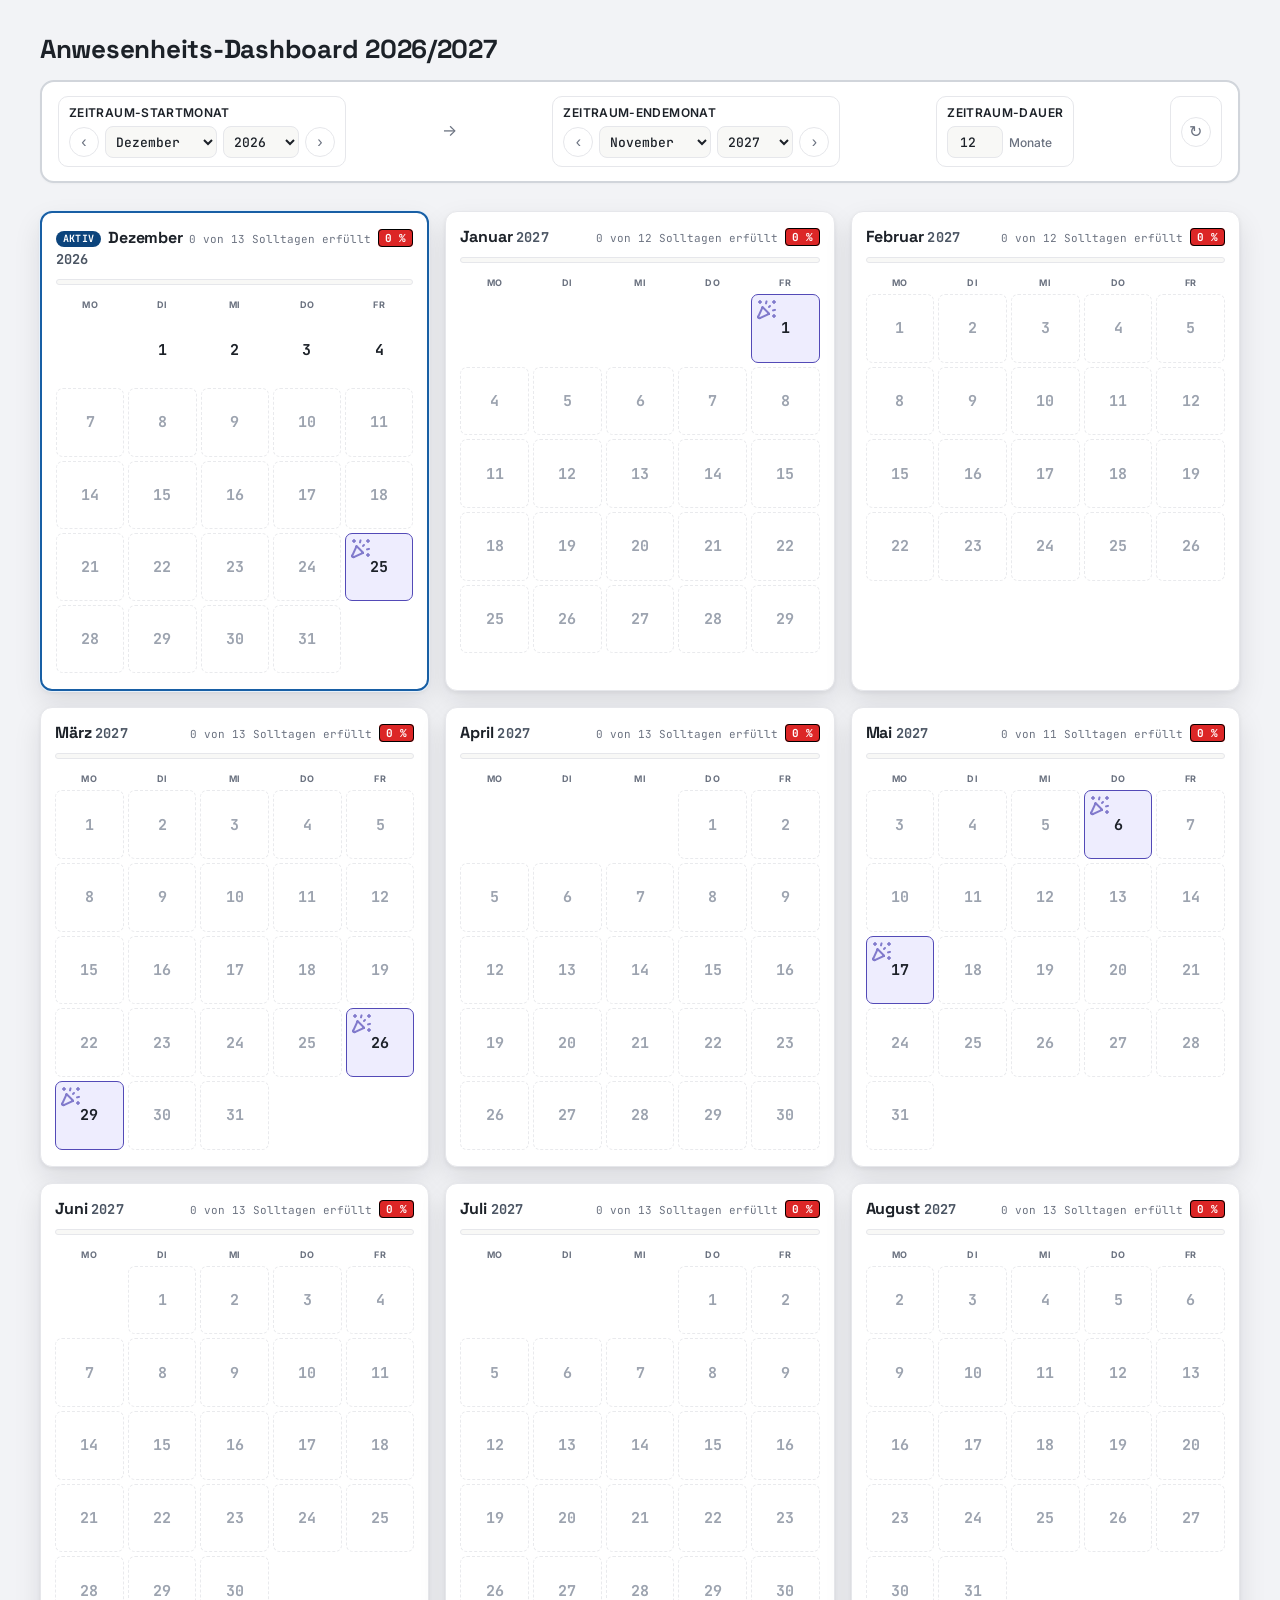
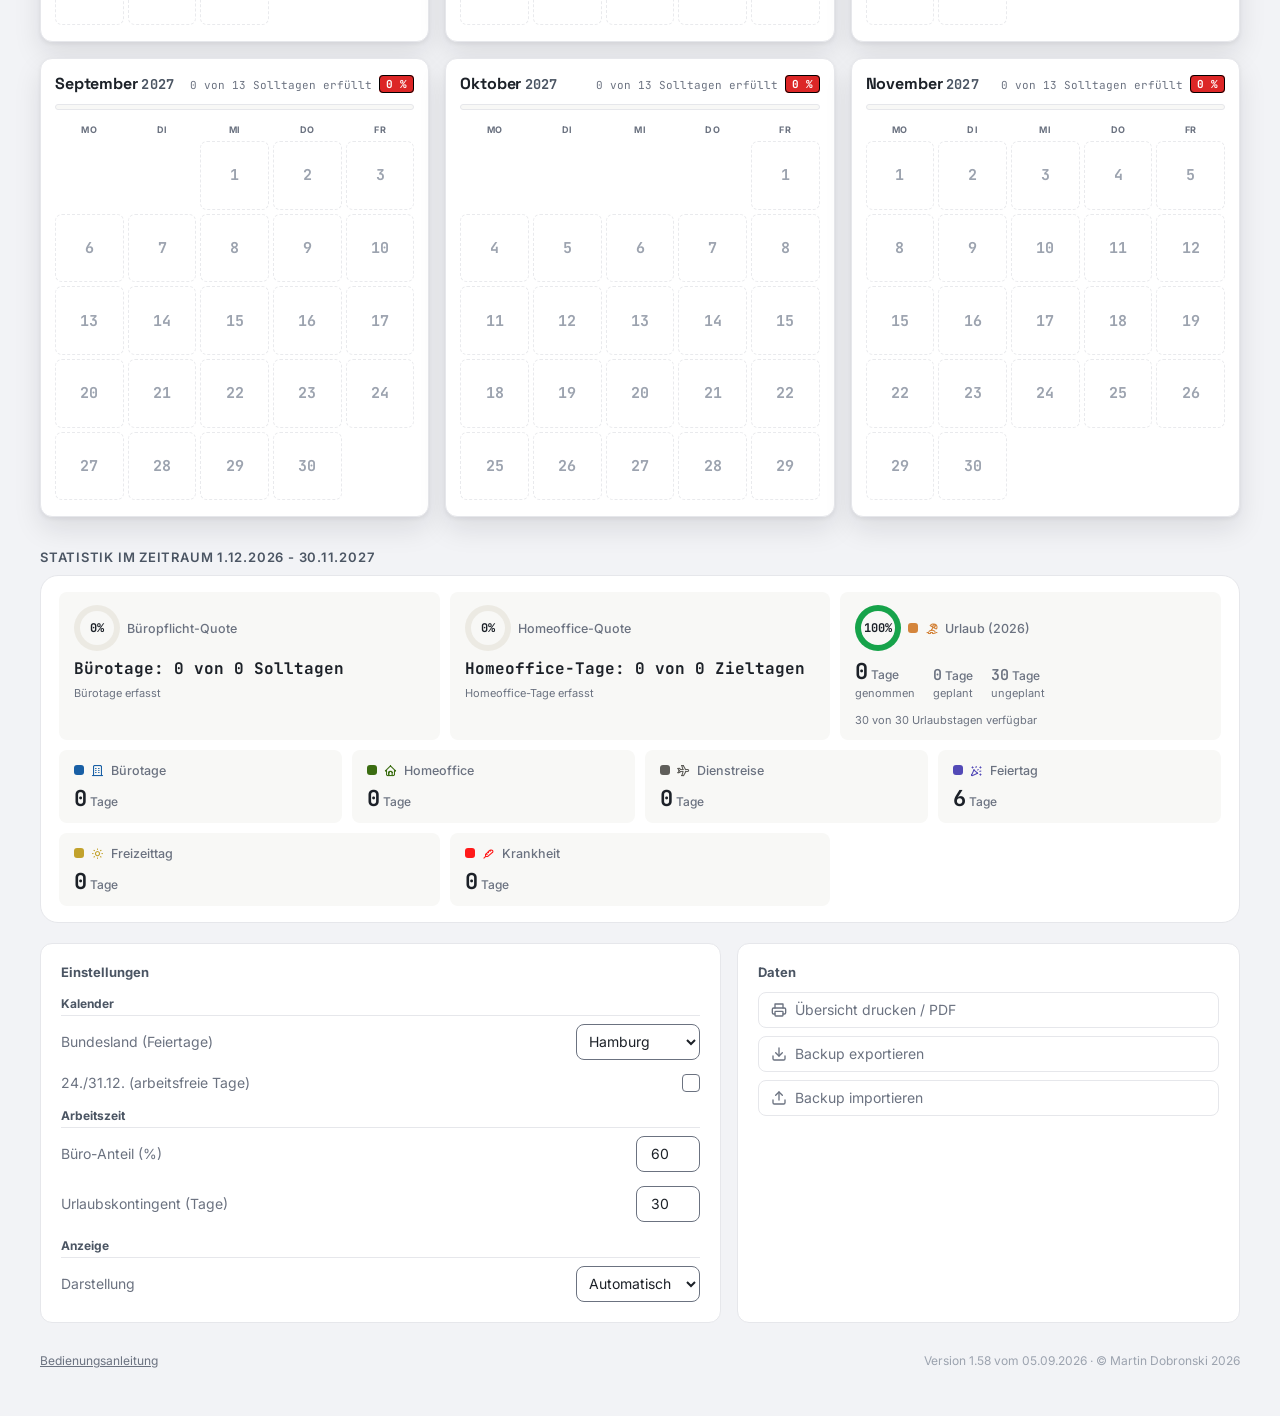
==== index.html @ cda44754 "UI: OK-Buttons durch Auto-Save ersetzt, Daten-Karte schmaler (1.15fr/0.85fr), Drucker-Icon, Export-S" ====
<!DOCTYPE html>
<html lang="de">
<head>
    <meta charset="UTF-8">
    <meta name="viewport" content="width=device-width, initial-scale=1.0">
    <meta http-equiv="cache-control" content="no-cache, no-store, must-revalidate">
    <meta http-equiv="pragma" content="no-cache">
    <meta http-equiv="expires" content="0">
    <title>Anwesenheits-Dashboard</title>
    <meta name="theme-color" content="#185FA5">
    <meta name="theme-color" media="(prefers-color-scheme: dark)" content="#0F1215">
    <script>
        (function () {
            var t;
            try { t = localStorage.getItem('theme'); } catch (e) { t = null; }
            if (t === 'light' || t === 'dark') {
                document.documentElement.dataset.theme = t;
            } else {
                var dark = window.matchMedia && window.matchMedia('(prefers-color-scheme: dark)').matches;
                document.documentElement.dataset.theme = dark ? 'dark' : 'light';
            }
        })();
    </script>
    <link rel="manifest" href="manifest.json">
    <link rel="icon" type="image/png" sizes="192x192" href="icon-192.png">
    <link rel="apple-touch-icon" href="icon-192.png">
    <link rel="preconnect" href="https://fonts.googleapis.com">
    <link rel="preconnect" href="https://fonts.gstatic.com" crossorigin>
    <link href="https://fonts.googleapis.com/css2?family=Space+Grotesk:wght@500;600;700&family=Inter:wght@400;500;600&family=JetBrains+Mono:wght@400;500;600;700&display=swap" rel="stylesheet">
    <link rel="stylesheet" href="tabler-icons.min.css?v=3">
    <link rel="stylesheet" href="style.css?v=2.62">
</head>
<body>

    <div class="topbar">
        <div>
            <h1 id="dashboardTitle">Anwesenheits-Dashboard</h1>
        </div>
        <div class="zeitraum-card">
            <div class="zeitraum-block">
                <p class="block-label">Zeitraum-Startmonat</p>
                <div class="month-picker">
                    <button type="button" class="icon-btn" id="startPrev" aria-label="Startmonat: einen Monat zurück">‹</button>
                    <select class="month-select" id="startMonth"></select>
                    <select class="year-select" id="startYear"></select>
                    <button type="button" class="icon-btn" id="startNext" aria-label="Startmonat: einen Monat vor">›</button>
                </div>
            </div>
            <div class="arrow-divider">→</div>
            <div class="zeitraum-block">
                <p class="block-label">Zeitraum-Endemonat</p>
                <div class="month-picker">
                    <button type="button" class="icon-btn" id="endPrev" aria-label="Endemonat: einen Monat zurück">‹</button>
                    <select class="month-select" id="endMonth"></select>
                    <select class="year-select" id="endYear"></select>
                    <button type="button" class="icon-btn" id="endNext" aria-label="Endemonat: einen Monat vor">›</button>
                </div>
            </div>
            <div class="zeitraum-block duration-block">
                <p class="block-label">Zeitraum-Dauer</p>
                <div class="duration-control">
                    <input type="number" id="durationInput" min="1" max="120" inputmode="numeric" enterkeyhint="done" aria-label="Zeitraum-Dauer in Monaten">
                    <span class="duration-unit" id="durationUnit">Monate</span>
                </div>
            </div>
            <div class="zeitraum-block reset-block">
                <button type="button" class="reset-btn" id="resetPeriodButton" aria-label="Zurücksetzen auf 12 Monate ab aktuellem Monat">↻</button>
            </div>
        </div>
    </div>

    <div class="year-grid" id="yearGrid"></div>

    <div class="stats-section">
        <div class="stats-header">
            <span class="stats-label" id="legendPeriodLabel">Statistik</span>
        </div>
        <div class="legend" id="legend"></div>
    </div>

    <div class="settings-wrapper">
        <div class="card">
            <p class="card-label">Einstellungen</p>
            <p class="setting-group-label">Kalender</p>
            <div class="setting-row bundesland-select">
                <label for="blSelect">Bundesland (Feiertage)</label>
                <select id="blSelect"></select>
            </div>
            <div class="setting-row sonderfrei-select">
                <label for="sonderfreiCheck">24./31.12. (arbeitsfreie Tage)</label>
                <input type="checkbox" id="sonderfreiCheck">
            </div>
            <p class="setting-group-label">Arbeitszeit</p>
            <div class="setting-row buero-anteil">
                <label for="bueroAnteilInput">Büro-Anteil (%)</label>
                <div class="field-inline">
                    <input type="number" id="bueroAnteilInput" min="0" max="100" step="1">
                </div>
            </div>
            <div class="setting-row quota-input">
                <label for="urlaubInput">Urlaubskontingent (Tage)</label>
                <div class="field-inline">
                    <input type="number" id="urlaubInput" min="0" max="365" step="1">
                </div>
            </div>
            <p class="setting-group-label">Anzeige</p>
            <div class="setting-row theme-select">
                <label for="themeSelect">Darstellung</label>
                <select id="themeSelect">
                    <option value="auto">Automatisch</option>
                    <option value="light">Hell</option>
                    <option value="dark">Dunkel</option>
                </select>
            </div>
        </div>

        <div class="card footer-actions">
            <p class="card-label">Daten</p>
            <button class="btn-action" id="printButton">
                <svg class="icon" viewBox="0 0 24 24" fill="none" stroke="currentColor" stroke-width="2" stroke-linecap="round" stroke-linejoin="round"><path d="M6 9V3h12v6"/><path d="M6 18H4a2 2 0 0 1-2-2v-5a2 2 0 0 1 2-2h16a2 2 0 0 1 2 2v5a2 2 0 0 1-2 2h-2"/><rect x="6" y="14" width="12" height="7" rx="1"/></svg>
                Übersicht drucken / PDF
            </button>
            <button class="btn-action" id="exportButton">
                <svg class="icon" viewBox="0 0 24 24" fill="none" stroke="currentColor" stroke-width="2" stroke-linecap="round" stroke-linejoin="round"><path d="M12 15V3"/><path d="m7 10 5 5 5-5"/><path d="M21 15v4a2 2 0 0 1-2 2H5a2 2 0 0 1-2-2v-4"/></svg>
                <span class="export-label">Backup exportieren</span>
                <span class="export-meta" id="exportHint"></span>
            </button>
            <button class="btn-action" id="importButton">
                <svg class="icon" viewBox="0 0 24 24" fill="none" stroke="currentColor" stroke-width="2" stroke-linecap="round" stroke-linejoin="round"><path d="M12 3v12"/><path d="m7 8 5-5 5 5"/><path d="M21 15v4a2 2 0 0 1-2 2H5a2 2 0 0 1-2-2v-4"/></svg>
                Backup importieren
            </button>
            <input type="file" id="importFile" accept=".json,application/json,.csv,text/csv" class="hidden">
        </div>

        <div id="version" class="version"><span class="ver-manual"><a href="Bedienungsanleitung.html?v=1.58" target="_blank">Bedienungsanleitung</a></span><span class="ver-meta">Version 1.58 vom 05.09.2026 · &copy; Martin Dobronski 2026</span></div>
    </div>

    <div id="quickMenu" class="quick-menu hidden"></div>
    <div id="chipMenu" class="quick-menu hidden"></div>
    <div id="selectionBar" class="selection-bar hidden">
        <div class="sb-info" id="selectionInfo"></div>
        <div class="sb-types" id="selectionTypes"></div>
        <div class="sb-actions">
            <button type="button" id="selectionDelete" class="btn btn-danger">Löschen</button>
            <button type="button" id="selectionCancel" class="btn btn-ghost">Abbrechen</button>
        </div>
    </div>
    <div id="dayTip" class="day-tip hidden" role="tooltip">Linksklick: Eintrag bearbeiten<br>Rechtsklick: Schnellauswahl</div>

    <div id="modalOverlay" class="overlay hidden">
        <div class="dialog">
            <h3 id="dialogTitle">Eintrag hinzufügen</h3>
            <div class="dialog-fields">
                <div class="field-group">
                    <label for="dialogDate">Startdatum:</label>
                    <input type="date" id="dialogDate">
                    <label class="dialog-check" id="dialogGebuchtWrap">
                        <input type="checkbox" id="dialogGebucht">
                        Arbeitsplatz und/oder Parkplatz gebucht
                    </label>
                </div>
                <div class="field-group">
                    <label for="dialogEndDate">Enddatum:</label>
                    <input type="date" id="dialogEndDate">
                </div>
                <div class="field-group">
                    <label for="dialogType">Art:</label>
                    <select id="dialogType"></select>
                </div>
            </div>
            <div class="dialog-buttons">
                <button id="dialogDelete" class="btn btn-danger hidden">Löschen</button>
                <button id="dialogOk" class="btn btn-primary">OK</button>
                <button id="dialogCancel" class="btn btn-ghost">Abbrechen</button>
            </div>
        </div>
    </div>

    <div id="confirmOverlay" class="overlay hidden">
        <div class="dialog">
            <h3>Einträge löschen</h3>
            <div class="dialog-fields" id="confirmText"></div>
            <div class="dialog-buttons">
                <button id="confirmDelete" class="btn btn-danger">Löschen</button>
                <button id="confirmCancel" class="btn btn-ghost">Abbrechen</button>
            </div>
        </div>
    </div>

    <div id="urlaubConfirmOverlay" class="overlay hidden">
        <div class="dialog">
            <h3>Urlaubskontingent ändern</h3>
            <div class="dialog-fields" id="urlaubConfirmText"></div>
            <div class="dialog-buttons">
                <button id="urlaubConfirmOk" class="btn btn-primary">Ändern</button>
                <button id="urlaubConfirmCancel" class="btn btn-ghost">Abbrechen</button>
            </div>
        </div>
    </div>

    <div id="importConfirmOverlay" class="overlay hidden">
        <div class="dialog">
            <h3>Backup importieren</h3>
            <div class="dialog-fields dialog-text" id="importConfirmText"></div>
            <div class="dialog-buttons">
                <button id="importConfirmOk" class="btn btn-danger">Importieren</button>
                <button id="importConfirmCancel" class="btn btn-ghost">Abbrechen</button>
            </div>
        </div>
    </div>

    <div id="exportOverlay" class="overlay hidden">
        <div class="dialog">
            <h3 id="exportTitle">Export</h3>
            <div class="export-fields">
                <div class="field-group">
                    <label for="exportRange">Zeitraum:</label>
                    <select id="exportRange">
                        <option value="month">Aktueller Monat</option>
                        <option value="quarter">Aktuelles Quartal</option>
                        <option value="year">Aktuelles Jahr</option>
                        <option value="custom">Zeitraum (Start–Ende)</option>
                    </select>
                </div>
                <div class="field-group export-custom">
                    <label for="exportStart">Startdatum:</label>
                    <input type="date" id="exportStart">
                </div>
                <div class="field-group export-custom">
                    <label for="exportEnd">Enddatum:</label>
                    <input type="date" id="exportEnd">
                </div>
                <div class="field-group">
                    <label for="exportFormat">Datumsformat:</label>
                    <select id="exportFormat">
                        <option value="de">TT.MM.JJJJ</option>
                        <option value="iso">JJJJ-MM-TT</option>
                    </select>
                </div>
                <div class="field-group">
                    <label for="exportFileFormat">Dateiformat:</label>
                    <select id="exportFileFormat">
                        <option value="txt">TXT</option>
                        <option value="csv">CSV</option>
                        <option value="json">JSON</option>
                    </select>
                </div>
            </div>
            <div class="dialog-buttons">
                <button id="exportOk" class="btn btn-primary">Exportieren</button>
                <button id="exportCancel" class="btn btn-ghost">Abbrechen</button>
            </div>
        </div>
    </div>

    <div id="printOverlay" class="overlay hidden">
        <div class="dialog">
            <h3>Übersicht drucken / PDF</h3>
            <div class="export-fields">
                <div class="field-group">
                    <label>Zeitraum:</label>
                    <div class="pa-period" id="printPeriod">
                        <button type="button" class="pa-chip" data-period="year">Aktuelles Jahr</button>
                        <button type="button" class="pa-chip active" data-period="month">Aktueller Monat</button>
                        <span class="pa-pair"><button type="button" class="pa-chip" data-period="monthSelect">Monat:</button><select id="printMonthSelect" class="pa-select hidden"></select><select id="printYearSelect" class="pa-select hidden"></select></span>
                        <span class="pa-pair"><button type="button" class="pa-chip" data-period="quarterSelect">Quartal:</button><select id="printQuarterSelect" class="pa-select hidden"></select><select id="printQuarterYearSelect" class="pa-select hidden"></select></span>
                    </div>
                </div>
                <div class="field-group field-dates">
                    <label for="printStart">Von:</label>
                    <input type="date" id="printStart">
                    <label for="printEnd" class="date-sep">bis</label>
                    <input type="date" id="printEnd">
                </div>
                <div class="field-group">
                    <label>Anwesenheitsart:</label>
                    <div class="pa-types" id="printArtTypes"></div>
                </div>
            </div>
            <div class="dialog-buttons">
                <button id="printOk" class="btn btn-primary">Übersicht erstellen</button>
                <button id="printCancel" class="btn btn-ghost">Abbrechen</button>
            </div>
        </div>
    </div>

    <div id="backupOverlay" class="overlay hidden">
        <div class="dialog">
            <h3>Backup exportieren</h3>
            <div class="export-fields">
                <div class="field-group">
                    <label for="backupFormat">Dateiformat:</label>
                    <select id="backupFormat">
                        <option value="json">JSON</option>
                        <option value="csv">CSV</option>
                    </select>
                </div>
            </div>
            <div class="dialog-buttons">
                <button id="backupOk" class="btn btn-primary">Exportieren</button>
                <button id="backupCancel" class="btn btn-ghost">Abbrechen</button>
            </div>
        </div>
    </div>

    <div class="toast" id="toast"></div>

    <script src="feiertage.js?v=2.0"></script>
    <script src="app.js?v=1.227"></script>
</body>
</html>
---- tabler-icons.min.css ----
/* Tabler Icons 3.46.0 – lokale Teilmenge (nur die in der App verwendeten
   Icons), selbst gehostet und im Service-Worker vorgecacht, damit die Icons
   auch vollständig offline erscheinen. Komplette Bibliothek: tabler.io/icons
   (MIT-Lizenz). */
@font-face {
    font-family: 'tabler-icons';
    font-style: normal;
    font-weight: 400;
    src: url('fonts/tabler-icons.woff2?v3.46.0') format('woff2');
}
@font-face {
    font-family: 'tabler-icons-filled';
    font-style: normal;
    font-weight: 400;
    src: url('fonts/tabler-icons-filled.woff2?v3.46.0') format('woff2');
}
.ti {
    font-family: 'tabler-icons' !important;
    speak: none;
    font-style: normal;
    font-weight: normal;
    font-variant: normal;
    text-transform: none;
    line-height: 1;
    -webkit-font-smoothing: antialiased;
    -moz-osx-font-smoothing: grayscale;
}
.ti-beach:before { content: "\ef3d"; }
.ti-building:before { content: "\ea4f"; }
.ti-confetti:before { content: "\ee46"; }
.ti-home:before { content: "\eac1"; }
.ti-plane:before { content: "\eb6f"; }
.ti-sun:before { content: "\eb30"; }
.ti-thermometer:before { content: "\ef67"; }
.ti-trash:before { content: "\eb41"; }
.ti-check:before { content: "\ea5e"; }
.ti-settings:before { content: "\eb20"; }
.ti-folder:before { content: "\eaad"; }
.ti-square-check:before { content: "\eb28"; }
.ti-square:before { content: "\eb2c"; }
.ti-file:before { content: "\eaa4"; }

/* Gefülltes Kreis-Häkchen (Füllfont) für die "erledigt"/"gebucht"-Kennzeichnung.
   Im Standard (tabler-icons) gibt es diese Klasse nicht; sie wird deshalb hier
   gezielt auf den Füllfont samt zugehörigem Zeichen gelegt. */
.ti-circle-check-filled {
    font-family: 'tabler-icons-filled' !important;
}
.ti-circle-check-filled:before { content: "\f704"; }
---- style.css ----
:root {
    color-scheme: light;
    --bg: #F2F3F6;
    --surface: #FFFFFF;
    --surface-muted: #F8F8F6;
    --text: #1C2128;
    --text-strong: #4B5563;
    --text-soft: #6B7280;
    --text-faint: #9CA3AF;
    --text-muted: #666;
    --border: #E6E7EB;
    --border-strong: #D1D5DB;
    --hover: #eef0ef;
    --ring-track: #ECEAE3;
    --overlay: rgba(28, 33, 40, 0.4);
    --check-ring: #FFFFFF;

    --office: #0C447C;
    --office-soft: #E6F1FB;
    --office-line: #185FA5;

    --ho-text: #27500A;
    --ho-soft: #EAF3DE;
    --ho-line: #3B6D11;

    --holiday: #3C3489;
    --holiday-soft: #EEEDFE;
    --holiday-line: #534AB7;

    --sick: #CC0000;
    --sick-soft: #FCEBEB;
    --sick-line: #FF1A1A;

    --vacation: #B85C1A;
    --vacation-soft: #FDF0E4;
    --vacation-line: #D4853C;

    --free: #7A5C00;
    --free-soft: #FBF2C4;
    --free-line: #C2A22C;

    --travel: #444441;
    --travel-soft: #F1EFE8;
    --travel-line: #5F5E5A;

    --future: #FFFFFF;
    --future-line: #E9EAED;

    --accent: #185FA5;

    --today: #C026D3;
    --today-glow: rgba(192, 38, 212, 0.22);
    --radius-lg: 18px;
    --radius-md: 12px;
    --radius-sm: 8px;
}

* {
    box-sizing: border-box;
}

html,
body {
    margin: 0;
    padding: 0;
}

body {
    background: var(--bg);
    color: var(--text);
    font-family: 'Inter', -apple-system, BlinkMacSystemFont, "Segoe UI", Helvetica, Arial, sans-serif;
    padding: 32px 40px 48px;
}

h1,
h2,
h3,
h4 {
    font-family: 'Space Grotesk', -apple-system, "Segoe UI", sans-serif;
    margin: 0;
}

.mono {
    font-family: 'JetBrains Mono', ui-monospace, "SF Mono", Menlo, monospace;
}

.hidden {
    display: none !important;
}

/* ---------- Header ---------- */

.topbar {
    display: flex;
    flex-direction: column;
    align-items: stretch;
    gap: 14px;
    margin-bottom: 28px;
}

h1 {
    font-size: 26px;
    font-weight: 700;
    letter-spacing: -0.01em;
}

.zeitraum-card {
    display: flex;
    align-items: stretch;
    justify-content: space-between;
    gap: 20px;
    flex-wrap: wrap;
    background: var(--surface);
    border: 2px solid var(--border-strong);
    border-radius: 14px;
    padding: 14px 16px;
    box-shadow: 0 1px 2px rgba(20, 20, 30, .03);
}

.zeitraum-block .block-label {
    font-size: 12px;
    letter-spacing: 0.03em;
    text-transform: uppercase;
    color: var(--text);
    font-weight: 600;
    margin: 0 0 6px;
}

.zeitraum-block {
    border: 1px solid var(--border);
    border-radius: 10px;
    padding: 8px 10px;
}

/* Reset-Block: gleiche Rahmengröße wie der Dauer-Block (align-items: stretch
   auf der Karte lässt in derselben Zeile liegende Blöcke gleich hoch werden);
   der Kreis wird vertikal zentriert. */
.reset-block {
    display: flex;
    align-items: center;
}

.month-picker {
    display: flex;
    align-items: center;
    gap: 6px;
}

.icon-btn {
    width: 30px;
    height: 30px;
    padding: 0;
    flex: none;
    display: inline-flex;
    align-items: center;
    justify-content: center;
    border: 1px solid var(--border);
    border-radius: 50%;
    background: var(--surface);
    cursor: pointer;
    color: var(--text-soft);
    font-size: 16px;
    line-height: 1;
}

.icon-btn:hover {
    background: var(--surface-muted);
}

.zeitraum-card select.month-select,
.zeitraum-card select.year-select {
    height: 32px;
    border: 1px solid var(--border);
    border-radius: 8px;
    background: var(--surface-muted);
    color: var(--text);
    font-size: 13px;
    font-weight: 500;
    padding: 0 6px;
    box-sizing: border-box;
}

.zeitraum-card select.month-select {
    width: 112px;
}

.zeitraum-card select.year-select {
    width: 76px;
}

.arrow-divider {
    color: var(--text-soft);
    font-size: 16px;
    padding-top: 26px;
    line-height: 1;
}

.duration-control {
    display: flex;
    align-items: center;
    gap: 6px;
    height: 32px;
}

.zeitraum-card #durationInput {
    width: 56px;
    height: 32px;
    border: 1px solid var(--border);
    border-radius: 8px;
    background: var(--surface-muted);
    color: var(--text);
    font-size: 13px;
    font-weight: 500;
    padding: 0 6px;
    box-sizing: border-box;
    text-align: center;
}

.duration-unit {
    font-size: 12px;
    color: var(--text-soft);
    font-weight: 500;
    white-space: nowrap;
}

.reset-btn {
    width: 30px;
    height: 30px;
    padding: 0;
    flex: none;
    display: inline-flex;
    align-items: center;
    justify-content: center;
    border: 1px solid var(--border);
    border-radius: 50%;
    background: transparent;
    cursor: pointer;
    color: var(--text-soft);
    font-size: 16px;
    line-height: 1;
}

.reset-btn:hover {
    background: var(--hover);
    border-color: var(--text-soft);
    color: var(--text);
}

input[type="date"],
input[type="number"],
select {
    font-family: 'JetBrains Mono', ui-monospace, "SF Mono", Menlo, monospace;
    font-size: 12.5px;
    border: 1px solid var(--border);
    border-radius: 8px;
    padding: 6px 8px;
    background: var(--surface-muted);
    color: var(--text);
}

.btn {
    font-family: 'Inter', -apple-system, sans-serif;
    font-size: 13px;
    font-weight: 600;
    border: none;
    border-radius: 999px;
    padding: 8px 18px;
    cursor: pointer;
    transition: transform .12s ease, box-shadow .12s ease;
}

.btn:hover {
    transform: translateY(-1px);
}

/* OK-Button in den Einstellungsfeldern: rechteckig, nicht eingefärbt */
.btn-ok {
    font-family: 'Inter', -apple-system, sans-serif;
    font-size: 13px;
    font-weight: 600;
    color: var(--text);
    background: var(--surface);
    border: 1px solid var(--text-soft);
    border-radius: 4px;
    padding: 0 14px;
    height: 36px;
    cursor: pointer;
    box-sizing: border-box;
    white-space: nowrap;
}

.btn-ok:hover {
    background: var(--surface-muted);
}

.btn-ok:focus-visible {
    outline: 2px solid var(--accent);
    outline-offset: 1px;
}

.btn-primary {
    background: var(--accent);
    color: #fff;
}

.btn-primary:hover {
    box-shadow: 0 4px 10px rgba(59, 109, 17, .28);
}

.btn-ghost {
    background: var(--surface-muted);
    color: var(--text);
    border: 1px solid var(--border);
}

.btn-ghost:hover {
    background: var(--hover);
}

.btn-danger {
    background: var(--surface);
    color: var(--sick);
    border: 1px solid var(--sick-line);
}

.btn-danger:hover {
    background: var(--sick-soft);
}

.btn:focus-visible,
input:focus-visible,
select:focus-visible {
    outline: 2px solid var(--accent);
    outline-offset: 1px;
}

.btn-icon {
    background: var(--surface-muted);
    color: var(--text);
    border: 1px solid var(--border);
    padding: 8px 12px;
    font-size: 15px;
    line-height: 1;
    font-family: 'Inter', -apple-system, sans-serif;
}

.btn-icon:hover {
    background: var(--hover);
}

.btn-icon:disabled {
    opacity: .4;
    cursor: not-allowed;
    transform: none;
}

.btn:disabled {
    opacity: .4;
    cursor: not-allowed;
    transform: none;
}

.month-card .m-head span.ampel-ok    { color: #16a34a !important; }

.month-card .m-head span.ampel-warn  { color: #eab308 !important; }

.month-card .m-head span.ampel-alert { color: #dc2626 !important; }

.section-title {
    display: flex;
    align-items: baseline;
    gap: 10px;
    margin: 0 0 14px 2px;
}

.section-title h2 {
    font-size: 15px;
    font-weight: 600;
    color: var(--text-strong);
    text-transform: uppercase;
    letter-spacing: .06em;
}

.progress-bar {
    height: 8px;
    border-radius: 999px;
    background: var(--surface-muted);
    border: 1px solid var(--border);
    overflow: hidden;
    margin-top: 4px;
}

.progress-bar > div {
    height: 100%;
    background: var(--office-line);
    border-radius: 999px;
}

/* ---------- Calendar grid ---------- */

.cal-grid {
    display: grid;
    grid-template-columns: repeat(5, 1fr);
    gap: 6px;
}

.cal-head {
    font-size: 11px;
    font-weight: 700;
    color: var(--text-soft);
    text-transform: uppercase;
    letter-spacing: .04em;
    text-align: center;
    padding-bottom: 4px;
}

.day {
    border-radius: var(--radius-sm);
    display: flex;
    align-items: center;
    justify-content: center;
    font-family: 'JetBrains Mono', ui-monospace, "SF Mono", Menlo, monospace;
    font-size: 12px;
    font-weight: 600;
    border: 1px solid transparent;
    position: relative;
    cursor: pointer;
    -webkit-user-select: none;
    user-select: none;
}

.day.empty {
    background: transparent;
    cursor: default;
}

.day.ho {
    background: var(--ho-soft);
    color: var(--ho-text);
    border-color: var(--ho-line);
}

.day.office {
    background: var(--office-soft);
    color: var(--office);
    border-color: var(--office-line);
    font-weight: 700;
}

.cell-icon {
    position: absolute;
    top: 5px;
    left: 6px;
    display: flex;
    align-items: center;
    line-height: 1;
    font-size: 28px;
    pointer-events: none;
}

.cell-empty {
    position: absolute;
    top: 2px;
    right: 2px;
    width: 16px;
    height: 16px;
    line-height: 16px;
    text-align: center;
    font-size: 11px;
    font-weight: 700;
    color: #fff;
    background: #E53935;
    border-radius: 50%;
}

.check {
    position: absolute;
    bottom: 5px;
    right: 5px;
    width: 20px;
    height: 20px;
    display: flex;
    align-items: center;
    justify-content: center;
    line-height: 1;
    font-size: 20px;
    color: #1E9F3E;
    cursor: default;
}

.check::after {
    content: 'Arbeits- und/oder Parkplatz gebucht';
    position: absolute;
    bottom: calc(100% + 6px);
    right: -3px;
    background: var(--surface);
    border: 1px solid var(--border);
    border-radius: var(--radius-sm);
    box-shadow: 0 6px 16px rgba(20, 20, 30, .14);
    color: var(--text-soft);
    font-family: 'Inter', -apple-system, sans-serif;
    font-size: 13px;
    font-weight: 500;
    line-height: 1.4;
    padding: 8px 12px;
    white-space: nowrap;
    opacity: 0;
    pointer-events: none;
    transition: opacity .12s ease;
    z-index: 35;
}

.check:hover::after {
    opacity: 1;
}

.day.holiday {
    background: var(--holiday-soft);
    color: var(--holiday);
    border-color: var(--holiday-line);
}

.day.sick {
    background: var(--sick-soft);
    color: var(--sick);
    border-color: var(--sick-line);
}

.day.vacation {
    background: var(--vacation-soft);
    color: var(--vacation);
    border-color: var(--vacation-line);
}

.day.free {
    background: var(--free-soft);
    color: var(--free);
    border-color: var(--free-line);
}

.day.travel {
    background: var(--travel-soft);
    color: var(--travel);
    border-color: var(--travel-line);
}

.day.future {
    background: var(--future);
    color: var(--text-faint);
    border: 1px dashed var(--future-line);
}

.day.dimmed {
    opacity: 0.18;
}

.day.highlighted {
    box-shadow: 0 0 0 2px var(--text) inset;
}

.day.today {
    box-shadow: 0 0 0 3px var(--accent), 0 0 0 6px rgba(24, 95, 165, 0.25);
    z-index: 1;
}

.day.today.highlighted {
    box-shadow: 0 0 0 2px var(--text) inset, 0 0 0 3px var(--accent), 0 0 0 6px rgba(24, 95, 165, 0.25);
}

.day.today.booked {
    box-shadow: inset 0 0 0 1.5px #1E9F3E, 0 0 0 3px var(--accent), 0 0 0 6px rgba(24, 95, 165, 0.25);
}

.day.today .day-num::after {
    content: '';
    display: inline-block;
    width: 8px;
    height: 8px;
    border-radius: 50%;
    background: var(--accent);
    border: 2px solid #fff;
    margin-left: 6px;
    vertical-align: super;
}

.day.selected {
    outline: 2px solid var(--accent);
    outline-offset: -3px;
}

/* ---------- Year grid ---------- */

.year-grid {
    display: grid;
    grid-template-columns: repeat(3, 1fr);
    gap: 16px;
    margin-bottom: 32px;
}

.month-card {
    background: var(--surface);
    border: 1px solid var(--border);
    border-radius: var(--radius-md);
    padding: 14px 14px 16px;
    box-shadow: 0 2px 4px rgba(20, 20, 30, 0.06), 0 12px 28px rgba(20, 20, 30, 0.10);
}

.month-card.current {
    border: 2px solid var(--office-line);
    box-shadow: 0 0 0 1px var(--office-soft), 0 2px 4px rgba(20, 20, 30, 0.06), 0 12px 28px rgba(20, 20, 30, 0.10);
}

.month-card .m-head {
    display: flex;
    justify-content: space-between;
    align-items: baseline;
    margin-bottom: 10px;
}

.month-card .m-head h4 {
    font-size: 16px;
    font-weight: 700;
    letter-spacing: -0.01em;
}

.month-card .m-head h4 .m-year {
    color: var(--text-strong);
    font-weight: 700;
    font-size: 0.85em;
    letter-spacing: 0.01em;
}

.month-card .m-head h4 .m-badge {
    display: inline-block;
    font-size: 10px;
    font-weight: 700;
    line-height: 1;
    padding: 3px 7px;
    margin-right: 7px;
    border-radius: 999px;
    background: var(--office);
    color: #fff;
    vertical-align: middle;
    letter-spacing: 0.02em;
    text-transform: uppercase;
}

.month-card .m-head span {
    font-family: 'JetBrains Mono', ui-monospace, "SF Mono", Menlo, monospace;
    font-size: 11px;
    color: var(--text-soft);
    white-space: nowrap;
    flex-shrink: 0;
}

.month-card .progress-bar {
    height: 6px;
    margin: 0 0 14px;
}

.month-card .cal-grid {
    gap: 4px;
}

.month-card .day {
    aspect-ratio: 1 / 1;
    font-size: 15px;
    font-weight: 700;
    color: var(--text);
    border-radius: 7px;
    transition: transform .12s ease, box-shadow .12s ease;
}

.month-card .day.future {
    color: var(--text-faint);
}

.month-card .day:not(.empty):hover {
    transform: translateY(-1px);
    box-shadow: 0 3px 8px rgba(0, 0, 0, 0.12);
    z-index: 2;
}

.month-card .cell-icon {
    font-size: 24px;
    top: 2px;
    left: 3px;
    opacity: 0.7;
}

.month-card .check {
    width: 15px;
    height: 15px;
    font-size: 15px;
    bottom: 3px;
    right: 3px;
}

.day.booked {
    box-shadow: inset 0 0 0 1.5px #1E9F3E;
}

.month-card .cal-head {
    font-size: 9px;
    padding-bottom: 2px;
}

/* ---------- Legend ---------- */

.legend {
    display: block;
    background: var(--surface);
    border: 1px solid var(--border);
    border-radius: var(--radius-lg);
    padding: 16px 18px;
    margin-bottom: 20px;
}

.tile-row {
    display: grid;
    grid-template-columns: 1fr 1fr 1fr;
    gap: 10px;
    margin-bottom: 10px;
}

.tile-row-4 {
    grid-template-columns: 1fr 1fr 1fr 1fr;
}

.tile-row:last-child {
    margin-bottom: 0;
}

/* Kacheln dürfen schrumpfen (sonst erzwingt langer nowrap-Inhalt eine
   Mindestbreite und die letzte Kachel ragt über den Zeilenrand hinaus). */
.tile-row > * {
    min-width: 0;
}

/* Innerhalb der Ring-Kacheln lange Labels/Unterschriften umbrechen statt
   die Spalte aufzublähen (verhindert Überstand auf schmalen Ansichten). */
.ratio-chip .tile-label,
.ratio-chip .tile-caption {
    white-space: normal;
    overflow-wrap: anywhere;
}

.chip {
    display: flex;
    flex-direction: column;
    align-items: stretch;
    gap: 10px;
    font-family: 'Inter', -apple-system, sans-serif;
    color: var(--text);
    background: var(--surface-muted);
    border: 1px solid transparent;
    border-radius: var(--radius-sm);
    padding: 12px 14px;
    text-align: left;
    cursor: pointer;
    line-height: 1.2;
    transition: background .12s ease, border-color .12s ease;
}

.chip:hover {
    background: var(--hover);
}

.tile-head {
    display: flex;
    align-items: center;
    gap: 7px;
    min-width: 0;
}

.chip .dot {
    width: 10px;
    height: 10px;
    border-radius: 3px;
    flex: none;
}

.chip-icon {
    display: inline-flex;
    align-items: center;
    line-height: 1;
    font-size: 13px;
}

.tile-label {
    font-size: 12.5px;
    font-weight: 500;
    color: var(--text-soft);
    white-space: nowrap;
    overflow: hidden;
    text-overflow: ellipsis;
}

.tile-value {
    font-family: 'JetBrains Mono', ui-monospace, "SF Mono", Menlo, monospace;
    font-size: 22px;
    font-weight: 700;
    color: var(--text);
    line-height: 1;
}

.tile-value.sub {
    font-size: 15px;
    font-weight: 600;
    color: var(--text-soft);
}

.tile-unit {
    font-family: 'Inter', -apple-system, sans-serif;
    font-size: 12px;
    font-weight: 500;
    color: var(--text-soft);
}

.urlaub-breakdown {
    display: flex;
    align-items: flex-end;
    gap: 18px;
}

.urlaub-b {
    display: flex;
    flex-direction: column;
    gap: 4px;
}

.tile-caption {
    font-size: 11px;
    color: var(--text-soft);
    white-space: nowrap;
}

.urlaub-hinweis {
    display: block;
    white-space: normal;
    line-height: 1.3;
    margin-top: 2px;
}

.chip.active {
    border-color: var(--accent);
    box-shadow: 0 0 0 1px var(--accent) inset;
}

.chip.active .tile-value {
    color: var(--accent);
}

/* ----- Ring-Kacheln (Quoten) in der Statistik ----- */

.chip.ratio-chip {
    cursor: default;
}

.chip.ratio-chip:hover {
    background: var(--surface-muted);
}

.ratio-ring {
    --pct: 0;
    --ring-color: #16a34a;
    width: 46px;
    height: 46px;
    flex: none;
    border-radius: 50%;
    background: conic-gradient(var(--ring-color) calc(var(--pct) * 1%), var(--ring-track) 0);
    display: inline-flex;
    align-items: center;
    justify-content: center;
    position: relative;
}

.ratio-ring::after {
    content: '';
    width: 34px;
    height: 34px;
    border-radius: 50%;
    background: var(--surface-muted);
}

.ratio-ring span {
    position: absolute;
    font-family: 'JetBrains Mono', ui-monospace, "SF Mono", Menlo, monospace;
    font-size: 12px;
    font-weight: 700;
    line-height: 1;
}

.ratio-ring.over {
    animation: ring-pulse 2s ease-in-out infinite;
}

@keyframes ring-pulse {
    0%, 100% {
        opacity: 1;
    }
    50% {
        opacity: 0.55;
    }
}

.chip.dimmed {
    opacity: 0.4;
}

.stats-section {
    margin-bottom: 20px;
}

.stats-header {
    display: flex;
    align-items: center;
    justify-content: space-between;
    gap: 12px;
    margin-bottom: 10px;
}

.stats-label {
    font-size: 13px;
    font-weight: 600;
    color: var(--text-strong);
    text-transform: uppercase;
    letter-spacing: .06em;
}

/* ---------- Footer / Einstellungen ---------- */

.settings-wrapper {
    margin-top: 8px;
    display: grid;
    grid-template-columns: 1.15fr 0.85fr;
    gap: 16px;
}

@media (max-width: 560px) {
    .settings-wrapper {
        grid-template-columns: 1fr;
    }
    .tile-row {
        grid-template-columns: 1fr;
    }
    .tile-row-4 {
        grid-template-columns: 1fr;
    }
    .urlaub-breakdown {
        gap: 14px;
    }
}

.card {
    background: var(--surface);
    border: 0.5px solid var(--border);
    border-radius: 12px;
    padding: 1.25rem;
}

.card-label {
    font-size: 13px;
    color: var(--text-strong);
    font-weight: 700;
    margin: 0 0 12px;
}

.setting-group-label {
    font-size: 12px;
    font-weight: 700;
    color: var(--text-strong);
    margin: 16px 0 8px;
    padding-bottom: 4px;
    border-bottom: 1px solid var(--border);
}

.setting-group-label:first-of-type {
    margin-top: 0;
}

.setting-row {
    display: flex;
    align-items: center;
    justify-content: space-between;
    margin-bottom: 14px;
    gap: 12px;
}

.setting-row:last-child {
    margin-bottom: 0;
}

/* .quota-input/`-` bleibt als Tooltip-Hook erhalten (nur Detektion, kein Lock) */
.setting-row.quota-input {
    background: transparent;
    border: none;
    border-radius: 0;
    padding: 0;
}

/* .buero-anteil bleibt als Tooltip-Hook erhalten (nur Detektion, kein Lock) */
.setting-row.buero-anteil {
    background: transparent;
    border: none;
    border-radius: 0;
    padding: 0;
}

/* .bundesland-select bleibt als Tooltip-Hook erhalten (nur Detektion, kein Lock) */
.setting-row.bundesland-select {
    background: transparent;
    border: none;
    border-radius: 0;
    padding: 0;
}

.setting-row.bundesland-select select,
.setting-row.theme-select select {
    width: 124px;
    max-width: 100%;
}

/* .sonderfrei-select bleibt als Tooltip-Hook erhalten (nur Detektion, kein Lock) */
.setting-row.sonderfrei-select {
    background: transparent;
    border: none;
    border-radius: 0;
    padding: 0;
}

.setting-row label {
    font-size: 14px;
    color: var(--text-soft);
    white-space: nowrap;
}

.field-inline {
    display: flex;
    align-items: center;
    gap: 8px;
}

.setting-row input[type="number"] {
    width: 64px;
    text-align: center;
    height: 36px;
    border: 1px solid var(--text-soft);
    border-radius: var(--radius-sm);
    font-size: 14px;
    font-family: inherit;
    padding: 0 8px;
    box-sizing: border-box;
    background: var(--surface);
    color: var(--text);
}

.setting-row select {
    width: 160px;
    max-width: 100%;
    height: 36px;
    border: 1px solid var(--text-soft);
    border-radius: var(--radius-sm);
    font-size: 14px;
    font-family: inherit;
    padding: 0 8px;
    background: var(--surface);
    color: var(--text);
    box-sizing: border-box;
    transition: border-color 0.15s ease;
}

.setting-row input[type="checkbox"] {
    width: 18px;
    height: 18px;
    accent-color: var(--text);
    margin: 0;
    flex-shrink: 0;
}

.setting-row.sonderfrei-select input[type="checkbox"] {
    appearance: none;
    -webkit-appearance: none;
    position: relative;
    width: 18px;
    height: 18px;
    background: var(--surface);
    border: 1px solid var(--text-soft);
    border-radius: 4px;
    cursor: pointer;
    transition: border-color 0.15s ease;
}

.setting-row.sonderfrei-select input[type="checkbox"]:checked::after {
    content: '';
    position: absolute;
    left: 5px;
    top: 1px;
    width: 5px;
    height: 10px;
    border: solid var(--text);
    border-width: 0 2px 2px 0;
    transform: rotate(45deg);
}

.setting-row.sonderfrei-select input[type="checkbox"]:hover {
    border-color: var(--text);
}

.setting-row.sonderfrei-select input[type="checkbox"]:focus-visible {
    outline: 2px solid var(--accent, var(--text));
    outline-offset: 2px;
}

.setting-row select:hover,
.setting-row input[type="number"]:hover {
    border-color: var(--text);
}

.setting-row select:focus-visible,
.setting-row input[type="number"]:focus-visible {
    outline: 2px solid var(--accent, var(--text));
    outline-offset: 2px;
}

.footer-actions {
    display: block;
}

.btn-action {
    width: 100%;
    height: 36px;
    text-align: left;
    display: flex;
    align-items: center;
    gap: 8px;
    padding: 0 12px;
    margin-bottom: 8px;
    border: 0.5px solid var(--border);
    border-radius: var(--radius-sm);
    background: var(--surface);
    color: var(--text-soft);
    font-family: 'Inter', -apple-system, BlinkMacSystemFont, "Segoe UI", Helvetica, Arial, sans-serif;
    font-size: 14px;
    font-weight: 400;
    cursor: pointer;
}

.btn-action:hover {
    background: var(--surface-muted);
}

.btn-action:active {
    transform: scale(0.98);
}

.btn-action .icon {
    width: 16px;
    height: 16px;
    flex-shrink: 0;
    stroke: currentColor;
}

.export-label {
    flex-shrink: 0;
}

.export-meta {
    font-size: 11px;
    font-weight: 400;
    color: var(--text-soft);
    margin-left: 4px;
    min-width: 0;
    white-space: nowrap;
    overflow: hidden;
    text-overflow: ellipsis;
}

.version {
    grid-column: 1 / -1;
    display: flex;
    align-items: center;
    justify-content: flex-end;
    gap: 10px 14px;
    flex-wrap: wrap;
    font-size: 12px;
    color: var(--text-faint);
    margin: 10px 0 0;
    padding-top: 4px;
}

.version .ver-manual {
    flex: 1;
    min-width: 0;
    text-align: left;
}

.version .ver-meta {
    text-align: right;
    white-space: normal;
    overflow-wrap: anywhere;
}

.version a {
    color: var(--text-soft);
}

/* ---------- Hover-Schnellmenü ---------- */

.quick-menu {
    position: fixed;
    z-index: 30;
    min-width: 190px;
    max-height: calc(100vh - 16px);
    overflow-y: auto;
    background: var(--surface);
    border: 1px solid var(--border);
    border-radius: var(--radius-md);
    box-shadow: 0 12px 32px rgba(20, 20, 30, .16);
    padding: 6px;
    display: flex;
    flex-direction: column;
    gap: 2px;
}

.day-tip {
    position: fixed;
    z-index: 35;
    max-width: 280px;
    background: var(--surface);
    border: 1px solid var(--border);
    border-radius: var(--radius-sm);
    box-shadow: 0 6px 16px rgba(20, 20, 30, .14);
    padding: 8px 12px;
    font-family: 'Inter', -apple-system, sans-serif;
    font-size: 13px;
    font-weight: 500;
    color: var(--text-soft);
    text-align: center;
    white-space: nowrap;
    pointer-events: none;
}

.day-tip-type {
    font-weight: 600;
    color: var(--text);
    padding: 2px 0;
    margin-top: 6px;
}

.day-tip-hints {
    border-top: 1px solid var(--border);
    padding-top: 4px;
    margin-top: 4px;
    font-size: 11.5px;
    color: var(--text-soft);
}

.day-tip-wrap {
    white-space: normal;
    text-align: left;
    max-width: 280px;
}

.qm-date {
    font-size: 11px;
    font-weight: 600;
    color: var(--text-soft);
    padding: 4px 8px 6px;
    border-bottom: 1px solid var(--border);
    margin-bottom: 4px;
    white-space: nowrap;
}

.qm-item {
    display: flex;
    align-items: center;
    gap: 8px;
    width: 100%;
    background: transparent;
    border: none;
    border-radius: var(--radius-sm);
    padding: 6px 8px;
    font-family: 'Inter', -apple-system, sans-serif;
    font-size: 12.5px;
    font-weight: 500;
    color: var(--text);
    text-align: left;
    cursor: pointer;
    white-space: nowrap;
}

.qm-item:hover {
    background: var(--surface-muted);
}

.qm-item.qm-edit {
    color: var(--accent);
    font-weight: 600;
}

.qm-item.qm-edit:hover {
    background: var(--office-soft);
}

.qm-item.qm-booked {
    color: var(--accent);
}

.qm-item.qm-booked:hover {
    background: var(--office-soft);
}

.qm-item.qm-del {
    color: var(--sick);
    border-top: 1px solid var(--border);
    border-radius: 0;
    margin-top: 4px;
    padding-top: 8px;
}

.qm-item.qm-del:hover {
    background: var(--sick-soft);
}

.qm-divider {
    height: 1px;
    background: var(--border);
    margin: 6px 4px;
}

.qm-swatch {
    width: 12px;
    height: 12px;
    border-radius: 4px;
    flex: none;
}

.qm-icon {
    display: inline-flex;
    align-items: center;
    line-height: 1;
    font-size: 14px;
}

.qm-active {
    margin-left: auto;
    color: var(--office-line);
    font-weight: 700;
}

/* ---------- Dialog ---------- */

.overlay {
    position: fixed;
    inset: 0;
    background: var(--overlay);
    display: flex;
    align-items: center;
    justify-content: center;
    z-index: 10;
}

.dialog {
    background: var(--surface);
    border: 1px solid var(--border);
    border-radius: var(--radius-lg);
    padding: 20px 24px;
    min-width: 380px;
    box-shadow: 0 16px 40px rgba(20, 20, 30, .18);
}

.dialog h3 {
    font-size: 17px;
    margin: 0 0 14px;
}

.dialog-fields {
    display: flex;
    align-items: flex-start;
    gap: 14px;
    flex-wrap: wrap;
}

/* Reiner Text (keine Formularfelder): normaler Textfluss ohne Flex-Abstände */
.dialog-text {
    display: block;
    line-height: 1.5;
}

.field-group {
    display: flex;
    flex-direction: column;
    gap: 6px;
}

.field-group > label {
    font-size: 12.5px;
    color: var(--text-soft);
}

.dialog-buttons {
    display: flex;
    justify-content: flex-end;
    gap: 10px;
    margin-top: 18px;
}
.dialog-buttons #dialogDelete {
    margin-right: auto;
}

.dialog-check {
    display: flex;
    align-items: center;
    gap: 6px;
    font-size: 12.5px;
    color: var(--text-soft);
    cursor: pointer;
}

.export-fields {
    display: flex;
    flex-direction: column;
    gap: 12px;
}

/* ---------- Mehrfachauswahl ---------- */

.selection-bar {
    position: fixed;
    left: 50%;
    bottom: 24px;
    transform: translateX(-50%);
    z-index: 9;
    max-width: calc(100vw - 24px);
    background: var(--surface);
    border: 1px solid var(--border);
    border-radius: var(--radius-md);
    box-shadow: 0 12px 32px rgba(20, 20, 30, .16);
    padding: 12px 14px;
    display: flex;
    flex-direction: column;
    gap: 10px;
}

.sb-info {
    font-size: 12px;
    font-weight: 600;
    color: var(--text-soft);
    letter-spacing: .01em;
}

.sb-types {
    display: flex;
    flex-wrap: wrap;
    gap: 6px;
}

.sb-type {
    display: flex;
    align-items: center;
    gap: 6px;
    font-family: 'Inter', -apple-system, sans-serif;
    font-size: 12.5px;
    font-weight: 500;
    color: var(--text);
    background: var(--surface-muted);
    border: 1px solid var(--border);
    border-radius: 999px;
    padding: 5px 10px 5px 8px;
    cursor: pointer;
    white-space: nowrap;
    transition: background .12s ease, box-shadow .12s ease;
}

.sb-type:hover {
    background: var(--hover);
    box-shadow: 0 1px 4px rgba(20, 20, 30, .10);
}

.sb-type .sw {
    width: 11px;
    height: 11px;
    border-radius: 4px;
    flex: none;
}

.sb-break {
    flex-basis: 100%;
    width: 0;
    height: 0;
}

.sb-actions {
    display: flex;
    justify-content: flex-end;
    gap: 8px;
}

/* ---------- Responsive ---------- */

@media (max-width: 950px) {
    .year-grid {
        grid-template-columns: repeat(2, 1fr);
    }
}

@media (max-width: 640px) {
    body {
        padding: 20px 14px;
    }
    .year-grid {
        grid-template-columns: 1fr;
    }
    .zeitraum-card {
        justify-content: flex-start;
        gap: 14px;
        border-radius: var(--radius-md);
        padding: 12px;
    }
    .zeitraum-card .arrow-divider {
        display: none;
    }
    .zeitraum-card .duration-block {
        flex: 1;
        align-self: center;
        text-align: left;
    }
    .zeitraum-card .reset-block {
        align-self: center;
    }
    .duration-control {
        justify-content: flex-start;
    }
    .dialog {
        min-width: 0;
        max-width: calc(100vw - 24px);
    }
    .setting-row {
        flex-wrap: wrap;
    }
    .setting-row label {
        white-space: normal;
        text-align: left;
    }
    .setting-row select {
        min-width: 0;
        max-width: 100%;
    }
    .setting-row input[type="number"] {
        max-width: 100%;
    }
    .legend {
        max-width: 100%;
    }
    .month-card .cell-icon {
        font-size: 22px;
        top: 2px;
        left: 3px;
    }
    .chip {
        max-width: 100%;
    }
    .month-card .m-head {
        flex-direction: column;
        align-items: flex-start;
        gap: 2px;
    }
    .month-card .m-head span[title] {
        display: flex;
        justify-content: space-between;
        align-items: center;
        width: 100%;
        gap: 8px;
    }
    .selection-bar {
        left: 12px;
        right: 12px;
        bottom: 12px;
        transform: none;
        padding: 10px 12px;
    }
    .version {
        flex-direction: column;
        align-items: flex-start;
        gap: 4px;
    }
    .version .ver-manual {
        flex: none;
        flex-basis: auto;
    }
    .version .ver-meta {
        text-align: left;
    }
    .topbar h1 {
        text-align: center;
    }
    .topbar h1 .h1-year {
        display: block;
    }
}

@media (hover: none) and (pointer: coarse) {
    .day,
    .chip {
        -webkit-user-select: none;
        user-select: none;
        -webkit-touch-callout: none;
    }
    .check::after {
        display: none;
    }
}

.toast {
    position: fixed;
    bottom: 24px;
    left: 50%;
    transform: translateX(-50%) translateY(8px);
    max-width: calc(100vw - 24px);
    display: flex;
    align-items: center;
    gap: 10px;
    white-space: nowrap;
    background: var(--text);
    color: #fff;
    font-size: 13px;
    font-weight: 500;
    padding: 6px 16px;
    border-radius: 8px;
    opacity: 0;
    pointer-events: none;
    transition: opacity .25s, transform .25s;
    z-index: 9999;
}
.toast > span {
    overflow: hidden;
    text-overflow: ellipsis;
}
.toast.show {
    opacity: 1;
    transform: translateX(-50%) translateY(0);
}
.toast-action {
    -webkit-appearance: none;
    appearance: none;
    background: transparent;
    border: none;
    padding: 0;
    flex: none;
    font-family: inherit;
    font-size: 13px;
    font-weight: 600;
    color: #fff;
    text-decoration: underline;
    cursor: pointer;
    pointer-events: auto;
}
.toast-action:hover {
    opacity: .8;
}

:root[data-theme="dark"] .toast {
    background: #000000;
    color: #ffffff;
}

/* ---------- Druck-Dialog: Arten-Mehrfachauswahl ---------- */

.pa-types {
    display: flex;
    flex-wrap: wrap;
    gap: 6px;
}

.pa-chip {
    display: flex;
    align-items: center;
    gap: 6px;
    font-family: 'Inter', -apple-system, sans-serif;
    font-size: 12.5px;
    font-weight: 500;
    color: var(--text);
    background: var(--surface-muted);
    border: 1px solid var(--border);
    border-radius: 999px;
    padding: 5px 10px;
    cursor: pointer;
    white-space: nowrap;
    transition: background .12s ease, box-shadow .12s ease;
}

.pa-chip:hover {
    background: var(--hover);
    box-shadow: 0 1px 4px rgba(20, 20, 30, .10);
}

.pa-chip.active {
    background: #185FA5;
    border-color: #185FA5;
    color: #fff;
}

.pa-chip.active .sw {
    outline: 1px solid rgba(255, 255, 255, .6);
}

.pa-chip .sw {
    width: 11px;
    height: 11px;
    border-radius: 4px;
    flex: none;
}

/* ---------- Druck-Dialog: Zeitraum-Auswahl ---------- */

.pa-period {
    display: flex;
    flex-wrap: wrap;
    gap: 6px;
}

.pa-pair {
    display: contents;
}

.pa-select {
    font-family: 'Inter', -apple-system, sans-serif;
    font-size: 12.5px;
    padding: 5px 8px;
    border: 1px solid var(--border);
    border-radius: 6px;
    background: var(--surface);
    color: var(--text);
    cursor: pointer;
    min-width: 110px;
}

.pa-select:focus {
    outline: none;
    border-color: #185FA5;
    box-shadow: 0 0 0 2px rgba(24, 95, 165, .2);
}

.field-dates {
    flex-direction: row !important;
    align-items: center;
    gap: 8px;
}

.field-dates > label {
    flex: none;
}

.field-dates > input[type="date"] {
    flex: 0 1 150px;
    min-width: 0;
}

.date-sep {
    font-size: 13px;
    font-weight: 400;
    color: var(--text-muted);
    flex: none;
}

/* ---------- Dark-Mode ----------
   Der Theme wird von JavaScript über das data-theme-Attribut auf <html>
   gesetzt ("light"/"dark") – basiert auf der Systemeinstellung (auto) oder
   der manuellen Wahl in den Einstellungen. Damit reicht genau dieser eine
   Block zum Überschreiben der Design-Tokens. */

:root[data-theme="dark"] {
    color-scheme: dark;
    --bg: #0F1215;
    --surface: #1B2026;
    --surface-muted: #232932;
    --text: #E6E8EB;
    --text-strong: #B9C0CA;
    --text-soft: #9AA3AF;
    --text-faint: #727B87;
    --text-muted: #9AA3AF;
    --border: #323A45;
    --border-strong: #454F5E;
    --hover: #262D37;
    --ring-track: #39434F;
    --overlay: rgba(0, 0, 0, 0.55);

    /* Farben der Anwesenheitsarten im Dark-Mode: kräftigere, stärker
       gesättigte Varianten derselben Kategoriefarben. Die Zellflächen
       (-*-soft) heben sich deutlich vom dunklen Seitenhintergrund ab; die
       Rahmen-/Icon-Farben (-*-line) sowie Textfarben sind aufgehellt, damit
       Icons und Zahlen darauf gut lesbar bleiben (WCAG-AA als Richtwert). */
    --office: #8FC0F0;
    --office-soft: #1B3A5C;
    --office-line: #5B9BD5;

    --ho-text: #AFD996;
    --ho-soft: #243B18;
    --ho-line: #8FBE6F;

    --holiday: #C9C2F5;
    --holiday-soft: #36305C;
    --holiday-line: #A79FE8;

    --sick: #FF9A9A;
    --sick-soft: #4A1C1C;
    --sick-line: #FF7070;

    --vacation: #FFC08A;
    --vacation-soft: #4A3118;
    --vacation-line: #F0A45E;

    --free: #F2DE8C;
    --free-soft: #4A3E14;
    --free-line: #E6C65C;

    --travel: #C9C6BD;
    --travel-soft: #32322E;
    --travel-line: #A5A39C;

    --future: #20262E;
    --future-line: #3A4450;

    --today-glow: rgba(192, 38, 212, 0.34);
}

/* Monats-Badge ("X/Y Solltagen"): bleibt im Dark-Mode wie im hellen Modus
   (mittleres Blau mit weißer Schrift) – das aufgehellte --office wäre hier
   zu blass für weißen Text. */
:root[data-theme="dark"] .m-head .m-badge {
    background: #185FA5;
    color: #fff;
}
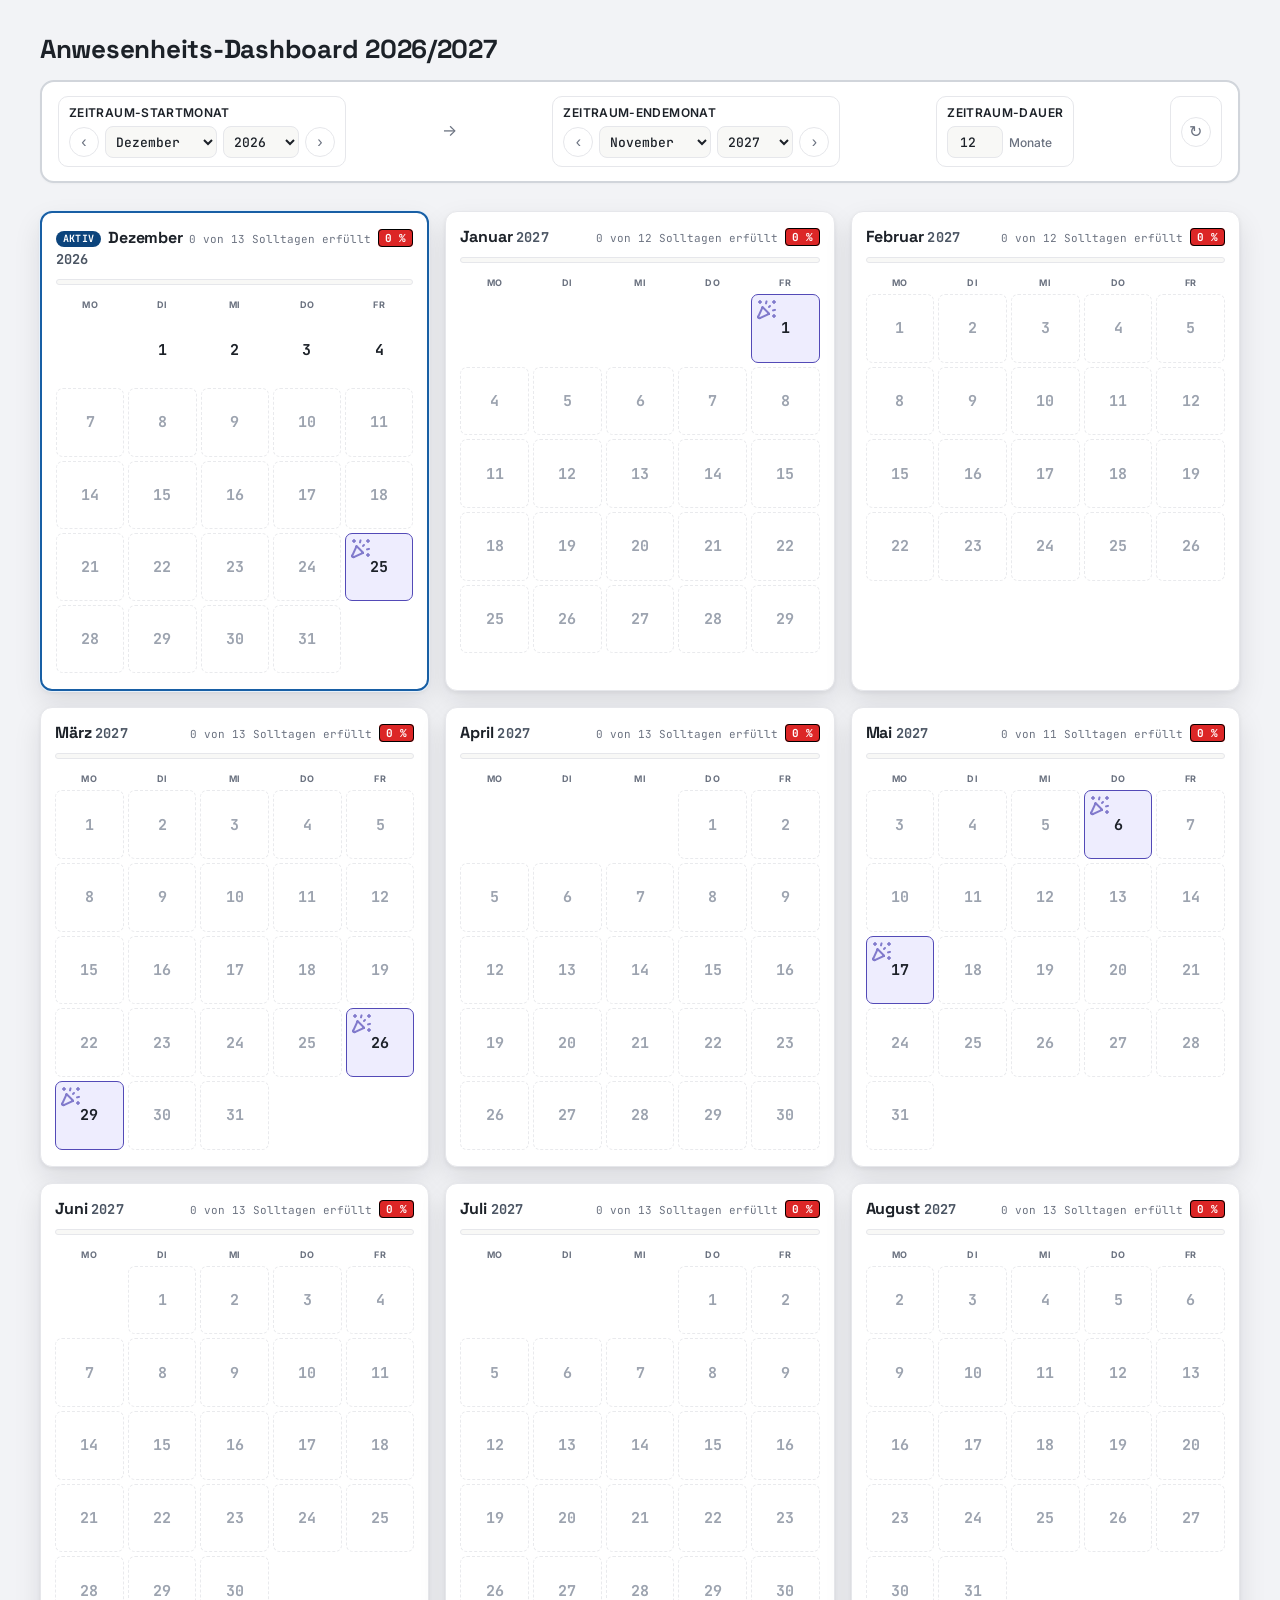
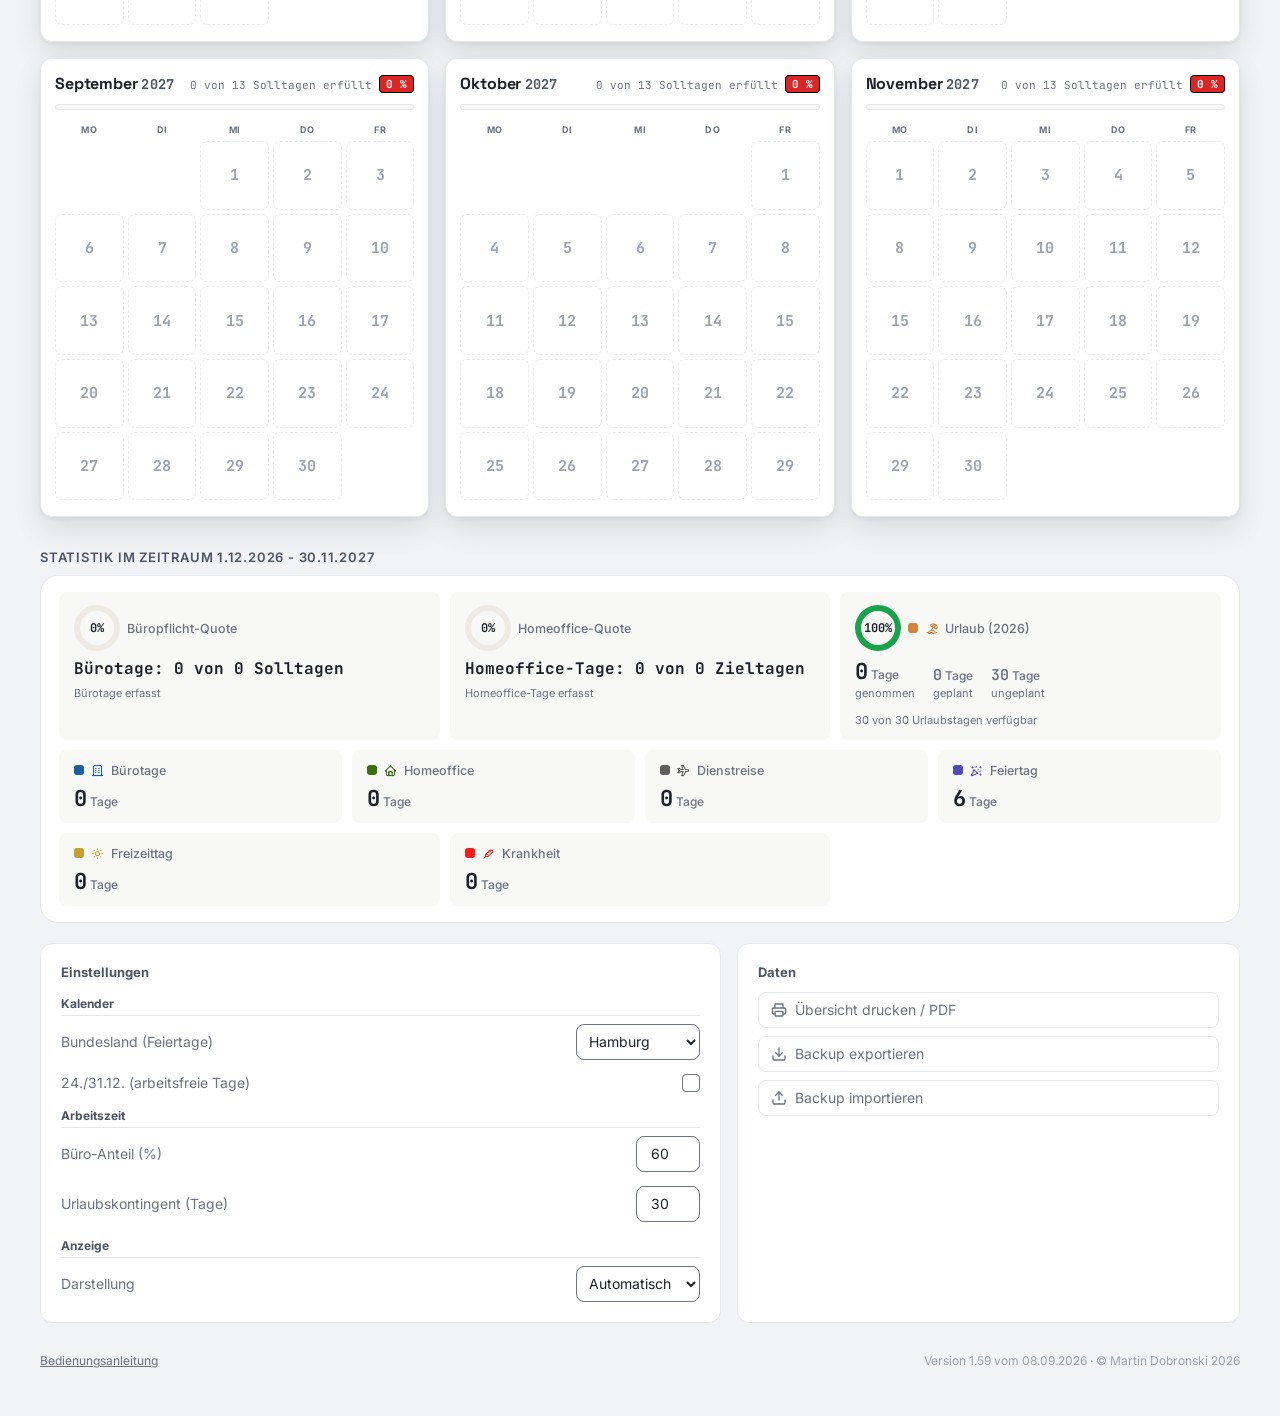
==== commit dc7da248: "Version 1.59 vom 08.09.2026: Einstellungen gruppiert+Auto-Save, Daten-Karte schmaler, Export-Status " ====
--- a/index.html
+++ b/index.html
@@ -28,7 +28,7 @@
     <link rel="preconnect" href="https://fonts.gstatic.com" crossorigin>
     <link href="https://fonts.googleapis.com/css2?family=Space+Grotesk:wght@500;600;700&family=Inter:wght@400;500;600&family=JetBrains+Mono:wght@400;500;600;700&display=swap" rel="stylesheet">
     <link rel="stylesheet" href="tabler-icons.min.css?v=3">
-    <link rel="stylesheet" href="style.css?v=2.62">
+    <link rel="stylesheet" href="style.css?v=2.63">
 </head>
 <body>
 
@@ -132,7 +132,7 @@
             <input type="file" id="importFile" accept=".json,application/json,.csv,text/csv" class="hidden">
         </div>
 
-        <div id="version" class="version"><span class="ver-manual"><a href="Bedienungsanleitung.html?v=1.58" target="_blank">Bedienungsanleitung</a></span><span class="ver-meta">Version 1.58 vom 05.09.2026 · &copy; Martin Dobronski 2026</span></div>
+        <div id="version" class="version"><span class="ver-manual"><a href="Bedienungsanleitung.html?v=1.59" target="_blank">Bedienungsanleitung</a></span><span class="ver-meta">Version 1.59 vom 08.09.2026 · &copy; Martin Dobronski 2026</span></div>
     </div>
 
     <div id="quickMenu" class="quick-menu hidden"></div>
@@ -306,6 +306,6 @@
     <div class="toast" id="toast"></div>
 
     <script src="feiertage.js?v=2.0"></script>
-    <script src="app.js?v=1.227"></script>
+    <script src="app.js?v=1.228"></script>
 </body>
 </html>
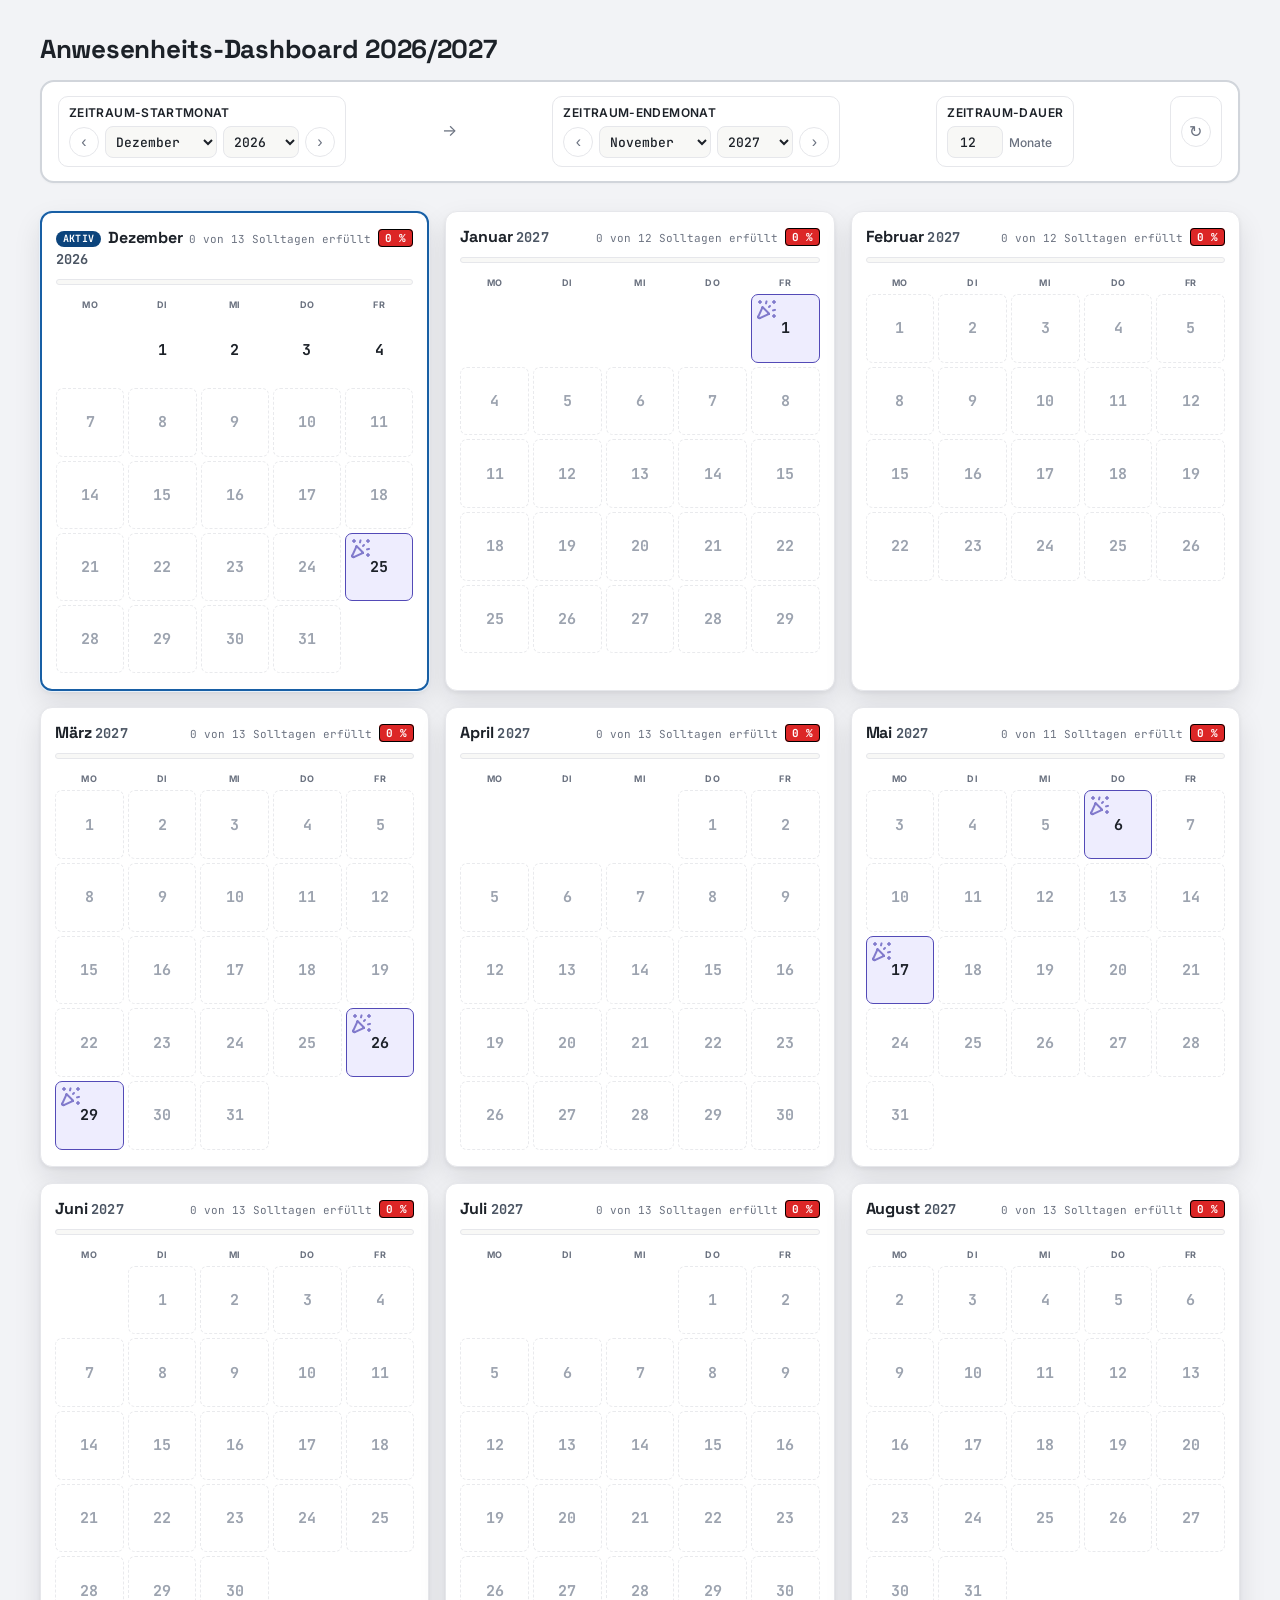
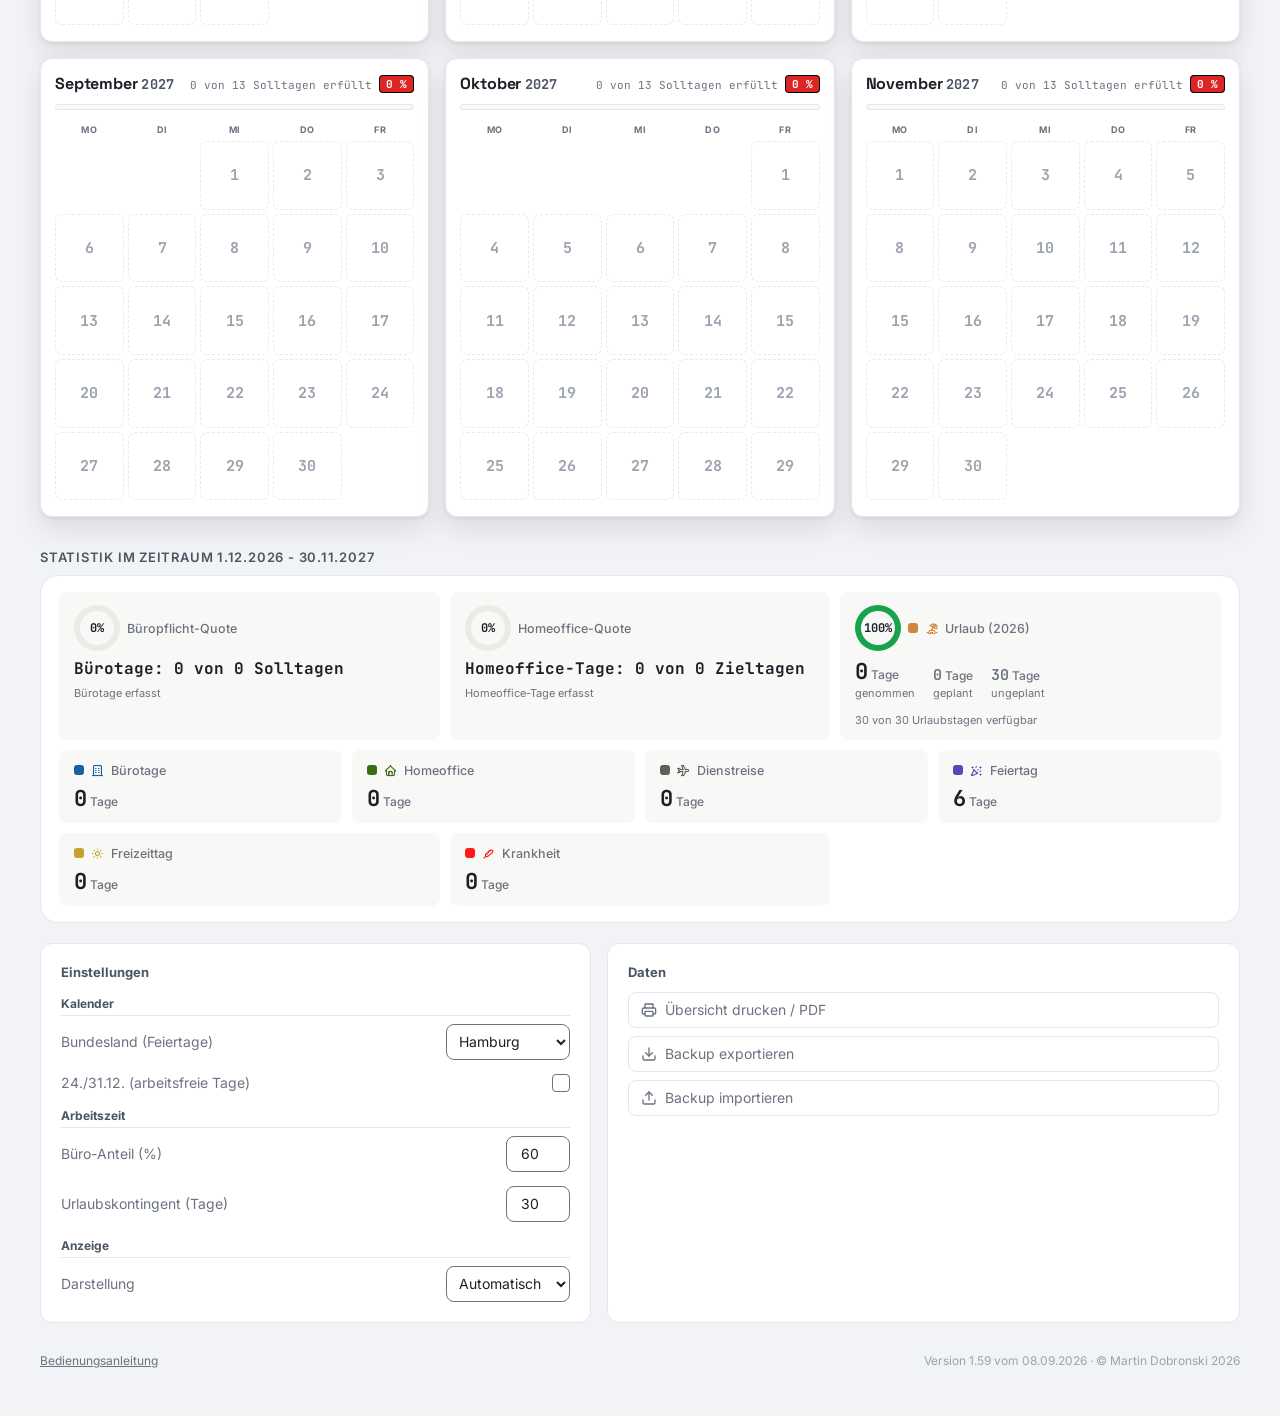
==== commit f4d165ac: "Spaltenverhältnis Einstellungen/Daten auf 1fr/1.15fr, Cache-Bump v2.65 / SW v2.79" ====
--- a/index.html
+++ b/index.html
@@ -28,7 +28,7 @@
     <link rel="preconnect" href="https://fonts.gstatic.com" crossorigin>
     <link href="https://fonts.googleapis.com/css2?family=Space+Grotesk:wght@500;600;700&family=Inter:wght@400;500;600&family=JetBrains+Mono:wght@400;500;600;700&display=swap" rel="stylesheet">
     <link rel="stylesheet" href="tabler-icons.min.css?v=3">
-    <link rel="stylesheet" href="style.css?v=2.63">
+    <link rel="stylesheet" href="style.css?v=2.65">
 </head>
 <body>
 
@@ -132,7 +132,7 @@
             <input type="file" id="importFile" accept=".json,application/json,.csv,text/csv" class="hidden">
         </div>
 
-        <div id="version" class="version"><span class="ver-manual"><a href="Bedienungsanleitung.html?v=1.59" target="_blank">Bedienungsanleitung</a></span><span class="ver-meta">Version 1.59 vom 08.09.2026 · &copy; Martin Dobronski 2026</span></div>
+        <div id="version" class="version"><span class="ver-manual"><a href="Bedienungsanleitung.html?v=1.59.1">Bedienungsanleitung</a></span><span class="ver-meta">Version 1.59 vom 08.09.2026 · &copy; Martin Dobronski 2026</span></div>
     </div>
 
     <div id="quickMenu" class="quick-menu hidden"></div>
@@ -306,6 +306,6 @@
     <div class="toast" id="toast"></div>
 
     <script src="feiertage.js?v=2.0"></script>
-    <script src="app.js?v=1.228"></script>
+    <script src="app.js?v=1.229"></script>
 </body>
 </html>
--- a/style.css
+++ b/style.css
@@ -933,7 +933,7 @@
 .settings-wrapper {
     margin-top: 8px;
     display: grid;
-    grid-template-columns: 1.15fr 0.85fr;
+    grid-template-columns: 1fr 1.15fr;
     gap: 16px;
 }
 
@@ -1169,7 +1169,7 @@
     font-size: 11px;
     font-weight: 400;
     color: var(--text-soft);
-    margin-left: 4px;
+    margin-left: -4px;
     min-width: 0;
     white-space: nowrap;
     overflow: hidden;
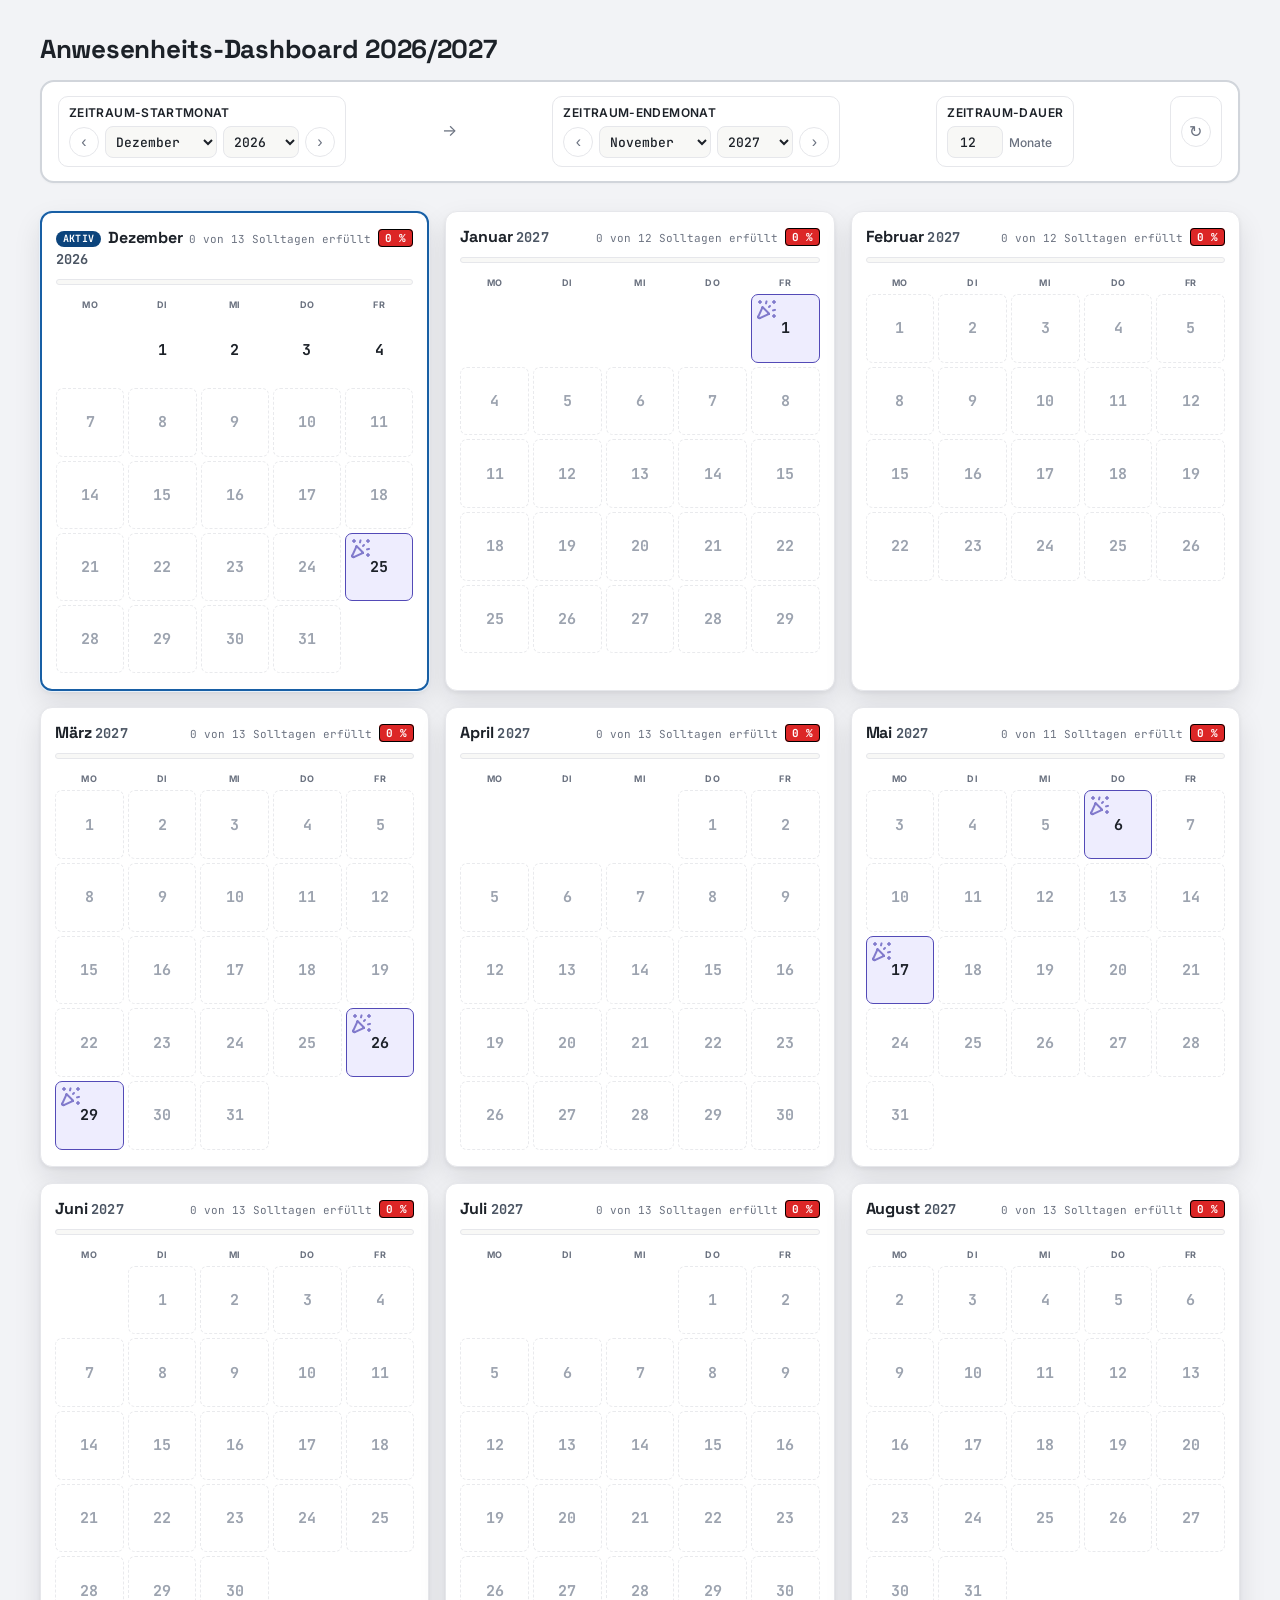
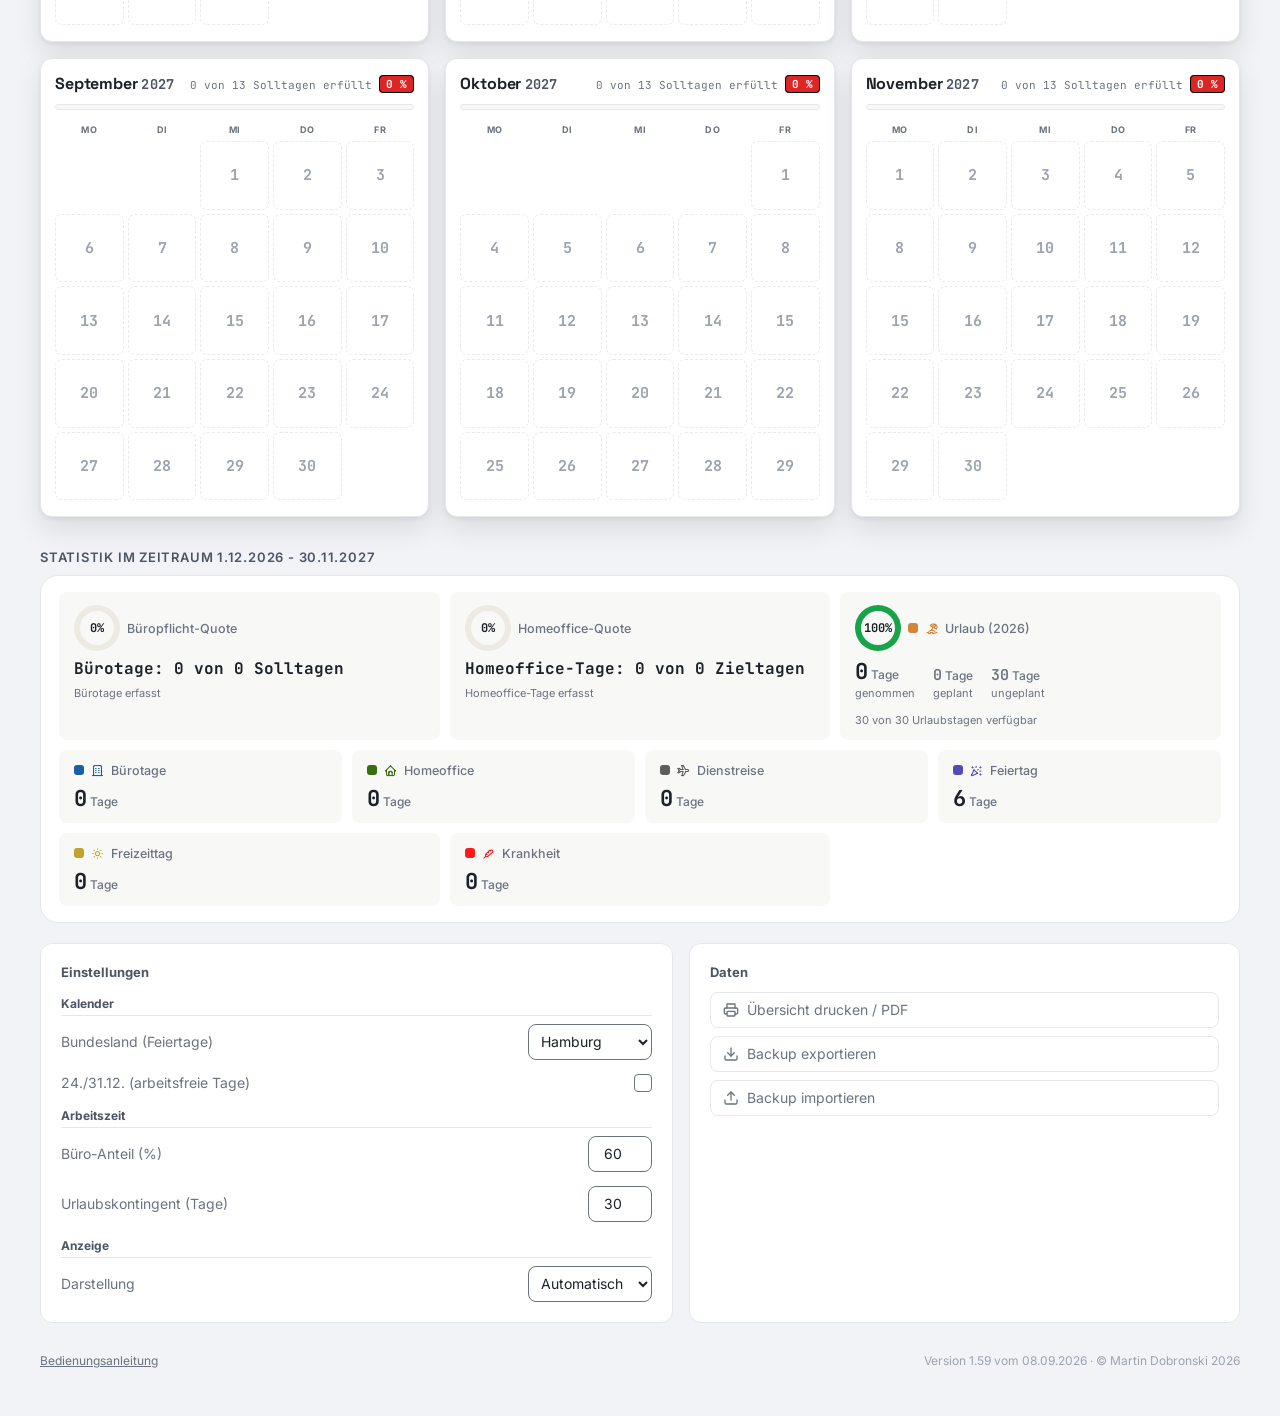
==== commit 9a288f4a: "Spaltenverhältnis umgedreht: Einstellungen 1.15fr / Daten 1fr, Cache-Bump v2.66 / SW v2.80" ====
--- a/index.html
+++ b/index.html
@@ -28,7 +28,7 @@
     <link rel="preconnect" href="https://fonts.gstatic.com" crossorigin>
     <link href="https://fonts.googleapis.com/css2?family=Space+Grotesk:wght@500;600;700&family=Inter:wght@400;500;600&family=JetBrains+Mono:wght@400;500;600;700&display=swap" rel="stylesheet">
     <link rel="stylesheet" href="tabler-icons.min.css?v=3">
-    <link rel="stylesheet" href="style.css?v=2.65">
+    <link rel="stylesheet" href="style.css?v=2.66">
 </head>
 <body>
 
--- a/style.css
+++ b/style.css
@@ -933,7 +933,7 @@
 .settings-wrapper {
     margin-top: 8px;
     display: grid;
-    grid-template-columns: 1fr 1.15fr;
+    grid-template-columns: 1.15fr 1fr;
     gap: 16px;
 }
 
